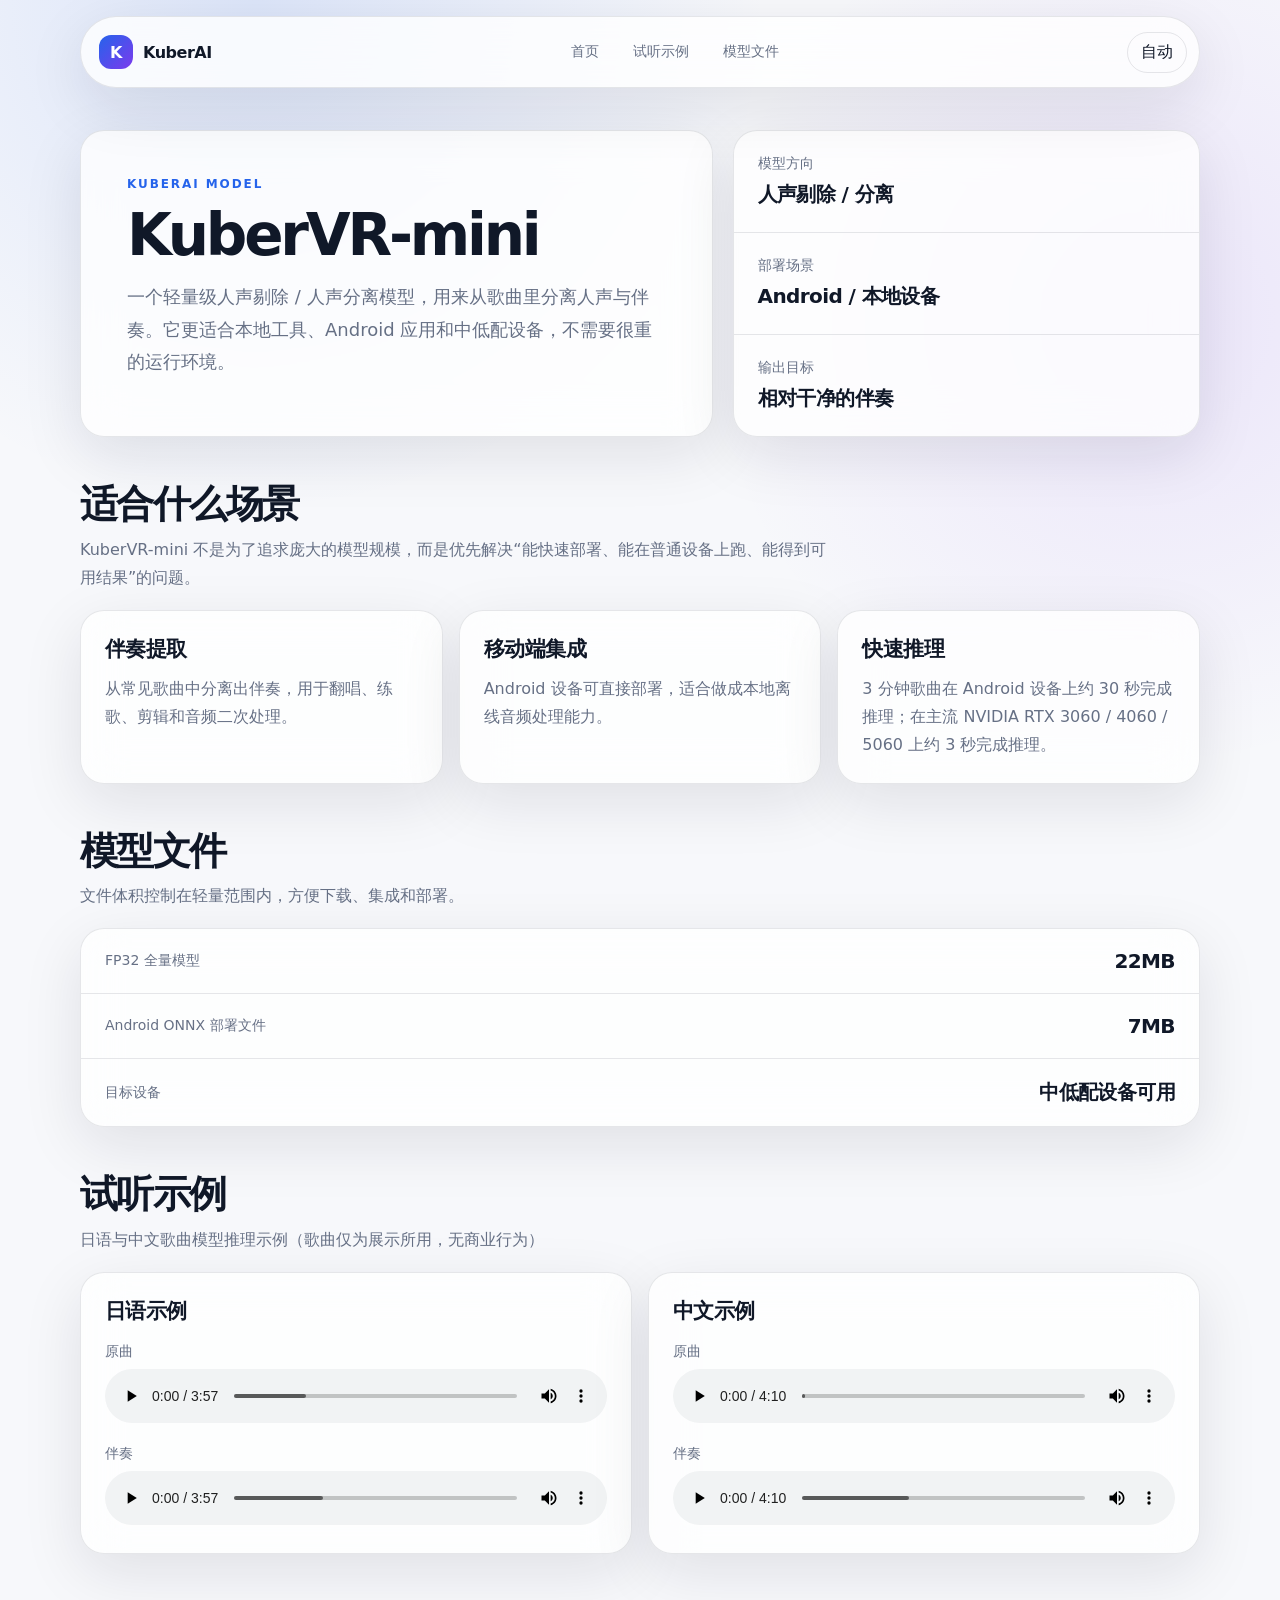
==== kuber-vr-mini.html @ 890b4687 "Update kuber-vr-mini.html" ====
<!doctype html>
<html lang="zh-CN">
<head>
  <meta charset="utf-8">
  <meta name="viewport" content="width=device-width, initial-scale=1">
  <meta name="theme-color" content="#0f172a">
  <title>KuberVR-mini - KuberAI</title>
  <link rel="stylesheet" href="./styles.css">
</head>
<body>
  <div class="page-shell">
    <header class="nav">
      <a class="brand" href="./">
        <span class="brand-mark">K</span>
        <span>KuberAI</span>
      </a>

      <nav class="nav-links" aria-label="主导航">
        <a href="./">首页</a>
        <a href="#demo">试听示例</a>
        <a href="#files">模型文件</a>
      </nav>

      <button class="theme-button" id="themeButton" type="button" aria-label="切换深浅色">
        <span id="themeText">自动</span>
      </button>
    </header>

    <main>
      <section class="vr-hero">
        <div class="vr-hero-text">
          <p class="eyebrow">KuberAI Model</p>
          <h1>KuberVR-mini</h1>
          <p>
            一个轻量级人声剔除 / 人声分离模型，用来从歌曲里分离人声与伴奏。它更适合本地工具、Android 应用和中低配设备，不需要很重的运行环境。
          </p>
        </div>

        <div class="vr-summary">
          <div>
            <span>模型方向</span>
            <strong>人声剔除 / 分离</strong>
          </div>
          <div>
            <span>部署场景</span>
            <strong>Android / 本地设备</strong>
          </div>
          <div>
            <span>输出目标</span>
            <strong>相对干净的伴奏</strong>
          </div>
        </div>
      </section>

      <section class="vr-section">
        <div class="vr-section-title">
          <h2>适合什么场景</h2>
          <p>KuberVR-mini 不是为了追求庞大的模型规模，而是优先解决“能快速部署、能在普通设备上跑、能得到可用结果”的问题。</p>
        </div>

        <div class="vr-use-grid">
          <article>
            <h3>伴奏提取</h3>
            <p>从常见歌曲中分离出伴奏，用于翻唱、练歌、剪辑和音频二次处理。</p>
          </article>

          <article>
            <h3>移动端集成</h3>
            <p>Android 设备可直接部署，适合做成本地离线音频处理能力。</p>
          </article>

          <article>
            <h3>快速推理</h3>
            <p>3 分钟歌曲在 Android 设备上约 30 秒完成推理；在主流 NVIDIA RTX 3060 / 4060 / 5060 上约 3 秒完成推理。</p>
          </article>
        </div>
      </section>

      <section class="vr-section" id="files">
        <div class="vr-section-title">
          <h2>模型文件</h2>
          <p>文件体积控制在轻量范围内，方便下载、集成和部署。</p>
        </div>

        <div class="vr-file-list">
          <div>
            <span>FP32 全量模型</span>
            <strong>22MB</strong>
          </div>
          <div>
            <span>Android ONNX 部署文件</span>
            <strong>7MB</strong>
          </div>
          <div>
            <span>目标设备</span>
            <strong>中低配设备可用</strong>
          </div>
        </div>
      </section>

      <section class="vr-section" id="demo">
        <div class="vr-section-title">
          <h2>试听示例</h2>
          <p>日语与中文歌曲模型推理示例（歌曲仅为展示所用，无商业行为）</p>
        </div>

        <div class="vr-audio-list">
          <article>
            <h3>日语示例</h3>

            <div class="vr-audio-row">
              <span>原曲</span>
              <audio class="demo-audio" controls preload="auto" src="./audio/jp-original.mp3"></audio>
            </div>

            <div class="vr-audio-row">
              <span>伴奏</span>
              <audio class="demo-audio" controls preload="auto" src="./audio/jp-instrumental.mp3"></audio>
            </div>
          </article>

          <article>
            <h3>中文示例</h3>

            <div class="vr-audio-row">
              <span>原曲</span>
              <audio class="demo-audio" controls preload="auto" src="./audio/cn-original.mp3"></audio>
            </div>

            <div class="vr-audio-row">
              <span>伴奏</span>
              <audio class="demo-audio" controls preload="auto" src="./audio/cn-instrumental.mp3"></audio>
            </div>
          </article>
        </div>
      </section>
    </main>
  </div>

  <script src="./main.js"></script>
</body>
</html>
---- styles.css ----
:root {
  color-scheme: light dark;
  --bg: #f7f8fb;
  --card: rgba(255, 255, 255, 0.78);
  --card-strong: rgba(255, 255, 255, 0.92);
  --text: #101828;
  --muted: #667085;
  --line: rgba(16, 24, 40, 0.1);
  --primary: #2563eb;
  --primary-strong: #1d4ed8;
  --soft: rgba(37, 99, 235, 0.1);
  --shadow: 0 18px 60px rgba(16, 24, 40, 0.1);
  --radius: 28px;
}

[data-theme="dark"] {
  --bg: #080b12;
  --card: rgba(15, 23, 42, 0.72);
  --card-strong: rgba(15, 23, 42, 0.92);
  --text: #f8fafc;
  --muted: #98a2b3;
  --line: rgba(148, 163, 184, 0.18);
  --primary: #60a5fa;
  --primary-strong: #93c5fd;
  --soft: rgba(96, 165, 250, 0.12);
  --shadow: 0 18px 70px rgba(0, 0, 0, 0.32);
}

* {
  box-sizing: border-box;
}

html {
  scroll-behavior: smooth;
}

body {
  margin: 0;
  min-height: 100vh;
  font-family: Inter, ui-sans-serif, system-ui, -apple-system, BlinkMacSystemFont, "Segoe UI", "PingFang SC", "Microsoft YaHei", sans-serif;
  color: var(--text);
  background:
    radial-gradient(circle at 20% 0%, rgba(37, 99, 235, 0.13), transparent 32rem),
    radial-gradient(circle at 90% 20%, rgba(124, 58, 237, 0.1), transparent 28rem),
    var(--bg);
  transition: background 0.35s ease, color 0.35s ease;
}

a {
  color: inherit;
  text-decoration: none;
}

.page-shell {
  width: min(1120px, calc(100% - 32px));
  margin: 0 auto;
}

.nav {
  position: sticky;
  top: 16px;
  z-index: 10;
  display: flex;
  align-items: center;
  justify-content: space-between;
  gap: 16px;
  margin: 16px 0 42px;
  padding: 12px;
  border: 1px solid var(--line);
  border-radius: 999px;
  background: var(--card);
  backdrop-filter: blur(22px);
  box-shadow: var(--shadow);
}

.brand {
  display: inline-flex;
  align-items: center;
  gap: 10px;
  padding: 6px 12px 6px 6px;
  font-weight: 800;
  letter-spacing: -0.03em;
}

.brand-mark {
  display: grid;
  width: 34px;
  height: 34px;
  place-items: center;
  border-radius: 12px;
  color: #fff;
  background: linear-gradient(135deg, #2563eb, #7c3aed);
}

.nav-links {
  display: flex;
  gap: 8px;
  color: var(--muted);
  font-size: 14px;
}

.nav-links a,
.theme-button {
  padding: 9px 13px;
  border-radius: 999px;
}

.nav-links a:hover,
.theme-button:hover {
  background: rgba(125, 125, 125, 0.1);
}

.theme-button {
  border: 1px solid var(--line);
  color: var(--text);
  background: transparent;
  cursor: pointer;
  font: inherit;
}

.eyebrow {
  margin: 0 0 14px;
  color: var(--primary);
  font-size: 12px;
  font-weight: 800;
  letter-spacing: 0.16em;
  text-transform: uppercase;
}

h1,
h2,
h3,
p {
  margin-top: 0;
}

h1 {
  margin-bottom: 18px;
  font-size: clamp(44px, 8vw, 76px);
  line-height: 1;
  letter-spacing: -0.07em;
}

h2 {
  margin-bottom: 14px;
  font-size: clamp(28px, 4vw, 44px);
  line-height: 1.08;
  letter-spacing: -0.045em;
}

h3 {
  margin-bottom: 12px;
  font-size: 21px;
  letter-spacing: -0.025em;
}

.lead {
  max-width: 720px;
  margin-bottom: 0;
  color: var(--muted);
  font-size: clamp(18px, 2vw, 22px);
  line-height: 1.75;
}

.intro {
  display: grid;
  grid-template-columns: 1.45fr 0.75fr;
  gap: 22px;
  align-items: stretch;
  margin-bottom: 28px;
}

.intro-main,
.intro-side,
.feature-grid article,
.model-showcase,
.deploy-panel {
  border: 1px solid var(--line);
  background: var(--card);
  backdrop-filter: blur(22px);
  box-shadow: var(--shadow);
}

.intro-main {
  min-height: 360px;
  padding: clamp(30px, 6vw, 58px);
  border-radius: var(--radius);
}

.intro-side {
  display: flex;
  align-items: flex-end;
  padding: 24px;
  border-radius: var(--radius);
  background:
    linear-gradient(145deg, var(--soft), transparent),
    var(--card);
}

.info-card span,
.panel-top span,
.metric-list span,
.feature-grid span {
  color: var(--muted);
  font-size: 13px;
}

.info-card strong {
  display: block;
  margin: 8px 0 12px;
  font-size: 26px;
  letter-spacing: -0.04em;
}

.info-card p,
.feature-grid p,
.model-copy p,
.deploy-panel p {
  margin-bottom: 0;
  color: var(--muted);
  font-size: 16px;
  line-height: 1.75;
}

.section {
  padding: 58px 0 28px;
}

.section-head {
  max-width: 720px;
  margin-bottom: 22px;
}

.feature-grid {
  display: grid;
  grid-template-columns: repeat(3, minmax(0, 1fr));
  gap: 16px;
}

.feature-grid article {
  min-height: 220px;
  padding: 26px;
  border-radius: 24px;
}

.feature-grid span {
  display: inline-block;
  margin-bottom: 34px;
  color: var(--primary);
  font-weight: 800;
}

.model-showcase {
  display: grid;
  grid-template-columns: 0.9fr 1.1fr;
  gap: 28px;
  align-items: center;
  margin: 54px 0;
  padding: clamp(26px, 5vw, 46px);
  border-radius: var(--radius);
}

.primary-button {
  display: inline-flex;
  align-items: center;
  justify-content: center;
  min-height: 46px;
  margin-top: 26px;
  padding: 0 20px;
  border-radius: 999px;
  color: #fff;
  background: linear-gradient(135deg, #2563eb, #7c3aed);
  font-weight: 800;
  box-shadow: 0 16px 38px rgba(37, 99, 235, 0.22);
}

.model-panel {
  border: 1px solid var(--line);
  border-radius: 24px;
  background:
    radial-gradient(circle at top right, var(--soft), transparent 22rem),
    var(--card-strong);
  overflow: hidden;
}

.panel-top {
  display: flex;
  align-items: center;
  justify-content: space-between;
  gap: 16px;
  padding: 20px 22px;
  border-bottom: 1px solid var(--line);
}

.panel-top b {
  color: var(--primary-strong);
  font-size: 14px;
}

.metric-list {
  display: grid;
  gap: 0;
}

.metric-list div {
  display: flex;
  align-items: center;
  justify-content: space-between;
  gap: 18px;
  padding: 22px;
  border-bottom: 1px solid var(--line);
}

.metric-list div:last-child {
  border-bottom: 0;
}

.metric-list strong {
  text-align: right;
  font-size: clamp(18px, 2.6vw, 26px);
  letter-spacing: -0.04em;
}

.deploy-panel {
  display: grid;
  grid-template-columns: 1fr 0.85fr;
  gap: 28px;
  align-items: center;
  margin: 34px 0 64px;
  padding: clamp(26px, 5vw, 46px);
  border-radius: var(--radius);
}

.deploy-tags {
  display: flex;
  flex-wrap: wrap;
  gap: 12px;
}

.deploy-tags span {
  padding: 13px 16px;
  border: 1px solid var(--line);
  border-radius: 999px;
  background: var(--card-strong);
  color: var(--text);
  font-weight: 700;
}

.vr-hero {
  display: grid;
  grid-template-columns: 1.15fr 0.85fr;
  gap: 20px;
  align-items: stretch;
  margin-bottom: 42px;
}

.vr-hero-text,
.vr-summary,
.vr-use-grid article,
.vr-file-list,
.vr-audio-list article {
  border: 1px solid var(--line);
  border-radius: 24px;
  background: var(--card);
  backdrop-filter: blur(22px);
  box-shadow: var(--shadow);
}

.vr-hero-text {
  padding: clamp(28px, 5vw, 46px);
}

.vr-hero-text h1 {
  margin-bottom: 16px;
  font-size: clamp(38px, 5vw, 58px);
  line-height: 1.04;
  letter-spacing: -0.055em;
}

.vr-hero-text p:last-child {
  max-width: 760px;
  margin-bottom: 0;
  color: var(--muted);
  font-size: 18px;
  line-height: 1.8;
}

.vr-summary {
  display: grid;
  gap: 0;
  overflow: hidden;
}

.vr-summary div {
  padding: 24px;
  border-bottom: 1px solid var(--line);
}

.vr-summary div:last-child {
  border-bottom: 0;
}

.vr-summary span,
.vr-file-list span,
.vr-audio-row span {
  display: block;
  margin-bottom: 8px;
  color: var(--muted);
  font-size: 14px;
}

.vr-summary strong,
.vr-file-list strong {
  font-size: 20px;
  letter-spacing: -0.03em;
}

.vr-section {
  margin: 46px 0;
}

.vr-section-title {
  max-width: 760px;
  margin-bottom: 18px;
}

.vr-section-title h2 {
  margin-bottom: 10px;
  font-size: clamp(26px, 3.2vw, 38px);
  line-height: 1.12;
  letter-spacing: -0.04em;
}

.vr-section-title p,
.vr-use-grid p {
  margin-bottom: 0;
  color: var(--muted);
  font-size: 16px;
  line-height: 1.75;
}

.vr-use-grid {
  display: grid;
  grid-template-columns: repeat(3, minmax(0, 1fr));
  gap: 16px;
}

.vr-use-grid article {
  padding: 24px;
}

.vr-use-grid h3,
.vr-audio-list h3 {
  margin-bottom: 12px;
  font-size: 21px;
}

.vr-file-list {
  overflow: hidden;
}

.vr-file-list div {
  display: flex;
  align-items: center;
  justify-content: space-between;
  gap: 18px;
  padding: 20px 24px;
  border-bottom: 1px solid var(--line);
}

.vr-file-list div:last-child {
  border-bottom: 0;
}

.vr-file-list span {
  margin-bottom: 0;
}

.vr-audio-list {
  display: grid;
  grid-template-columns: repeat(2, minmax(0, 1fr));
  gap: 16px;
}

.vr-audio-list article {
  padding: 24px;
}

.vr-audio-row {
  margin-top: 18px;
}

.vr-audio-row audio {
  width: 100%;
}

@media (max-width: 900px) {
  .nav {
    border-radius: 26px;
  }

  .nav-links {
    display: none;
  }

  .intro,
  .model-showcase,
  .deploy-panel,
  .vr-hero,
  .vr-use-grid,
  .vr-audio-list {
    grid-template-columns: 1fr;
  }

  .intro-main {
    min-height: auto;
  }

  .feature-grid {
    grid-template-columns: 1fr;
  }

  .feature-grid article {
    min-height: auto;
  }
}

@media (max-width: 560px) {
  .page-shell {
    width: min(100% - 22px, 1120px);
  }

  .nav {
    top: 10px;
    margin-bottom: 28px;
  }

  .brand {
    font-size: 15px;
  }

  .theme-button {
    padding: 8px 11px;
    font-size: 13px;
  }

  .intro-main,
  .intro-side,
  .model-showcase,
  .deploy-panel,
  .vr-hero-text,
  .vr-summary,
  .vr-use-grid article,
  .vr-file-list,
  .vr-audio-list article {
    border-radius: 20px;
  }

  .metric-list div,
  .vr-file-list div {
    align-items: flex-start;
    flex-direction: column;
  }

  .metric-list strong {
    text-align: left;
  }

  .primary-button {
    width: 100%;
  }
}

@media (prefers-reduced-motion: reduce) {
  html {
    scroll-behavior: auto;
  }

  *,
  *::before,
  *::after {
    animation: none !important;
    transition: none !important;
  }
}
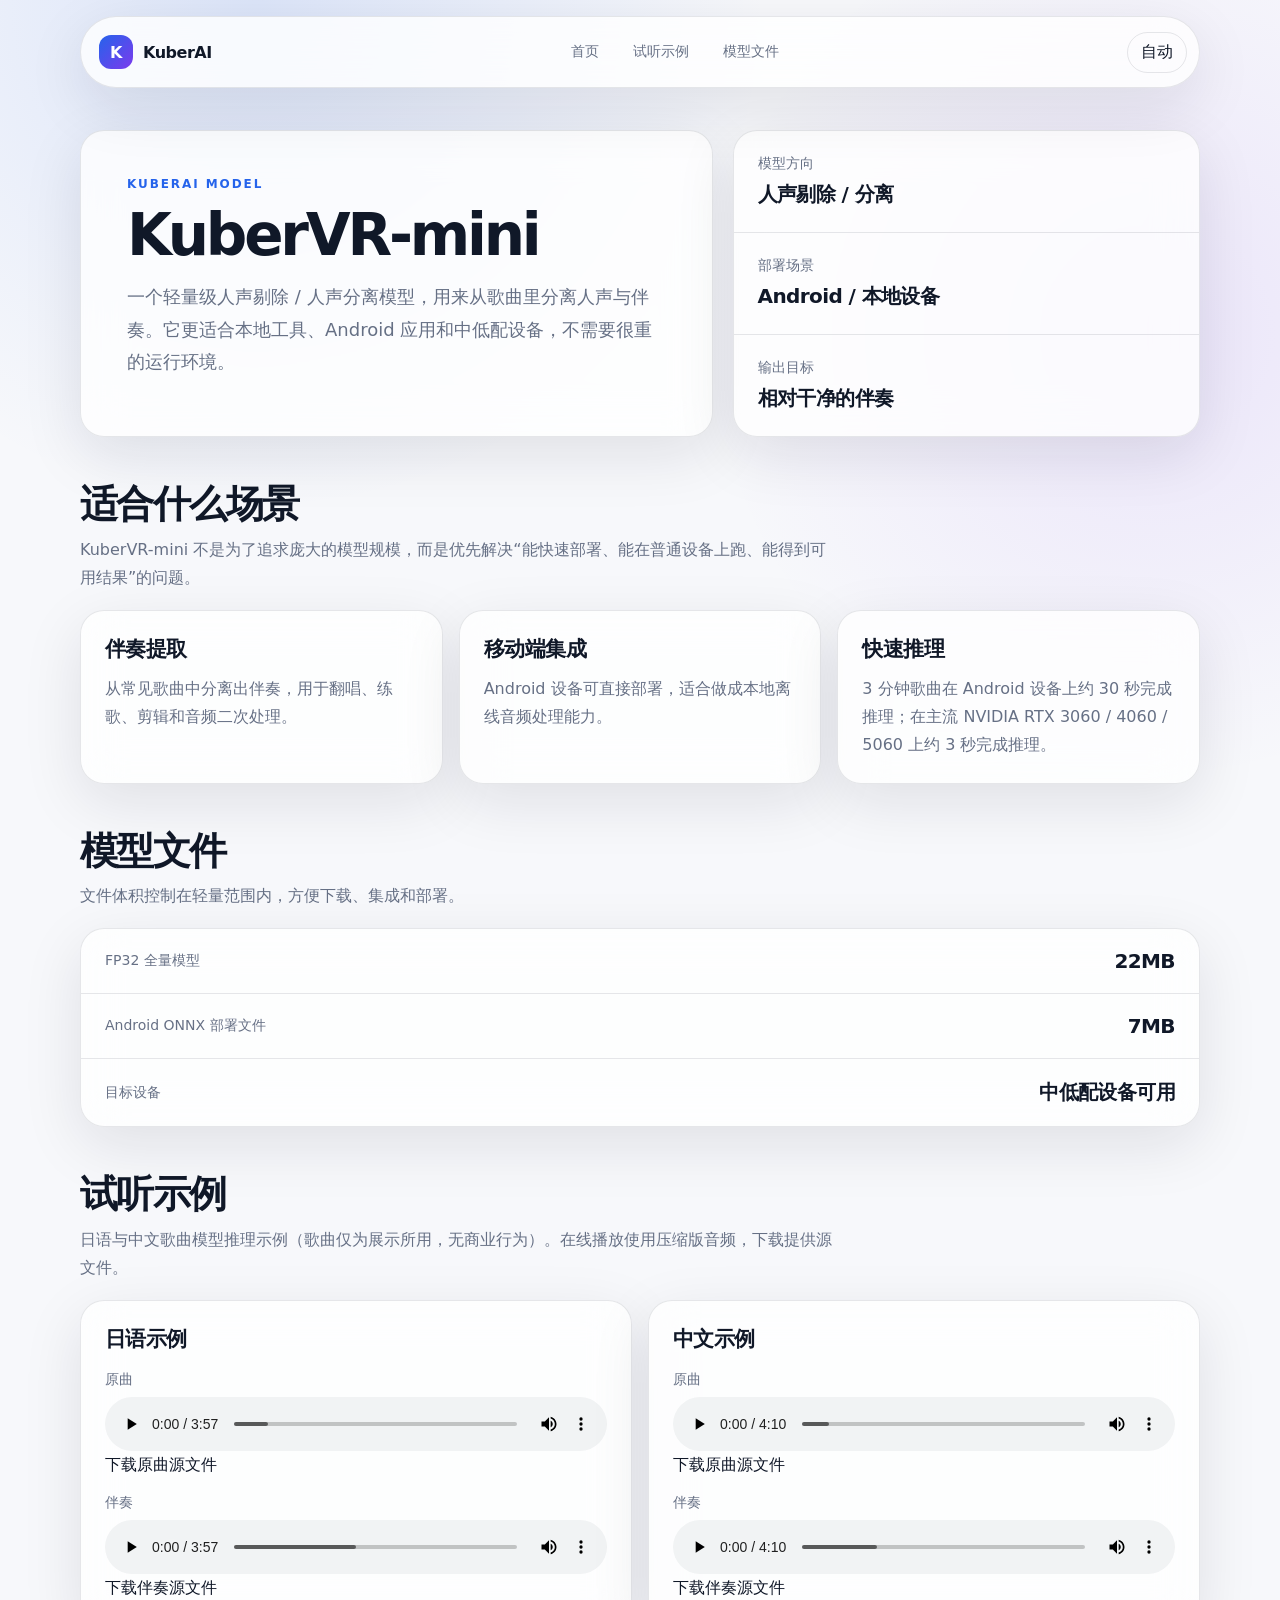
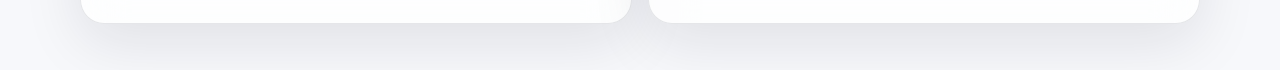
==== commit 4725f1f4: "Update kuber-vr-mini.html" ====
--- a/kuber-vr-mini.html
+++ b/kuber-vr-mini.html
@@ -101,7 +101,7 @@
       <section class="vr-section" id="demo">
         <div class="vr-section-title">
           <h2>试听示例</h2>
-          <p>日语与中文歌曲模型推理示例（歌曲仅为展示所用，无商业行为）</p>
+          <p>日语与中文歌曲模型推理示例（歌曲仅为展示所用，无商业行为）。在线播放使用压缩版音频，下载提供源文件。</p>
         </div>
 
         <div class="vr-audio-list">
@@ -110,12 +110,18 @@
 
             <div class="vr-audio-row">
               <span>原曲</span>
-              <audio class="demo-audio" controls preload="auto" src="./audio/jp-original.mp3"></audio>
+              <audio class="demo-audio" controls preload="metadata" src="./audio/jp-original.mp3"></audio>
+              <div class="download-row">
+                <a href="https://gh.llkk.cc/https://raw.githubusercontent.com/你的GitHub用户名/你的仓库名/main/audio/jp-original.wav" download>下载原曲源文件</a>
+              </div>
             </div>
 
             <div class="vr-audio-row">
               <span>伴奏</span>
-              <audio class="demo-audio" controls preload="auto" src="./audio/jp-instrumental.mp3"></audio>
+              <audio class="demo-audio" controls preload="metadata" src="./audio/jp-instrumental.mp3"></audio>
+              <div class="download-row">
+                <a href="https://gh.llkk.cc/https://raw.githubusercontent.com/你的GitHub用户名/你的仓库名/main/audio/jp-instrumental.wav" download>下载伴奏源文件</a>
+              </div>
             </div>
           </article>
 
@@ -124,12 +130,18 @@
 
             <div class="vr-audio-row">
               <span>原曲</span>
-              <audio class="demo-audio" controls preload="auto" src="./audio/cn-original.mp3"></audio>
+              <audio class="demo-audio" controls preload="metadata" src="./audio/cn-original.mp3"></audio>
+              <div class="download-row">
+                <a href="https://gh.llkk.cc/https://raw.githubusercontent.com/你的GitHub用户名/你的仓库名/main/audio/cn-original.wav" download>下载原曲源文件</a>
+              </div>
             </div>
 
             <div class="vr-audio-row">
               <span>伴奏</span>
-              <audio class="demo-audio" controls preload="auto" src="./audio/cn-instrumental.mp3"></audio>
+              <audio class="demo-audio" controls preload="metadata" src="./audio/cn-instrumental.mp3"></audio>
+              <div class="download-row">
+                <a href="https://gh.llkk.cc/https://raw.githubusercontent.com/你的GitHub用户名/你的仓库名/main/audio/cn-instrumental.wav" download>下载伴奏源文件</a>
+              </div>
             </div>
           </article>
         </div>
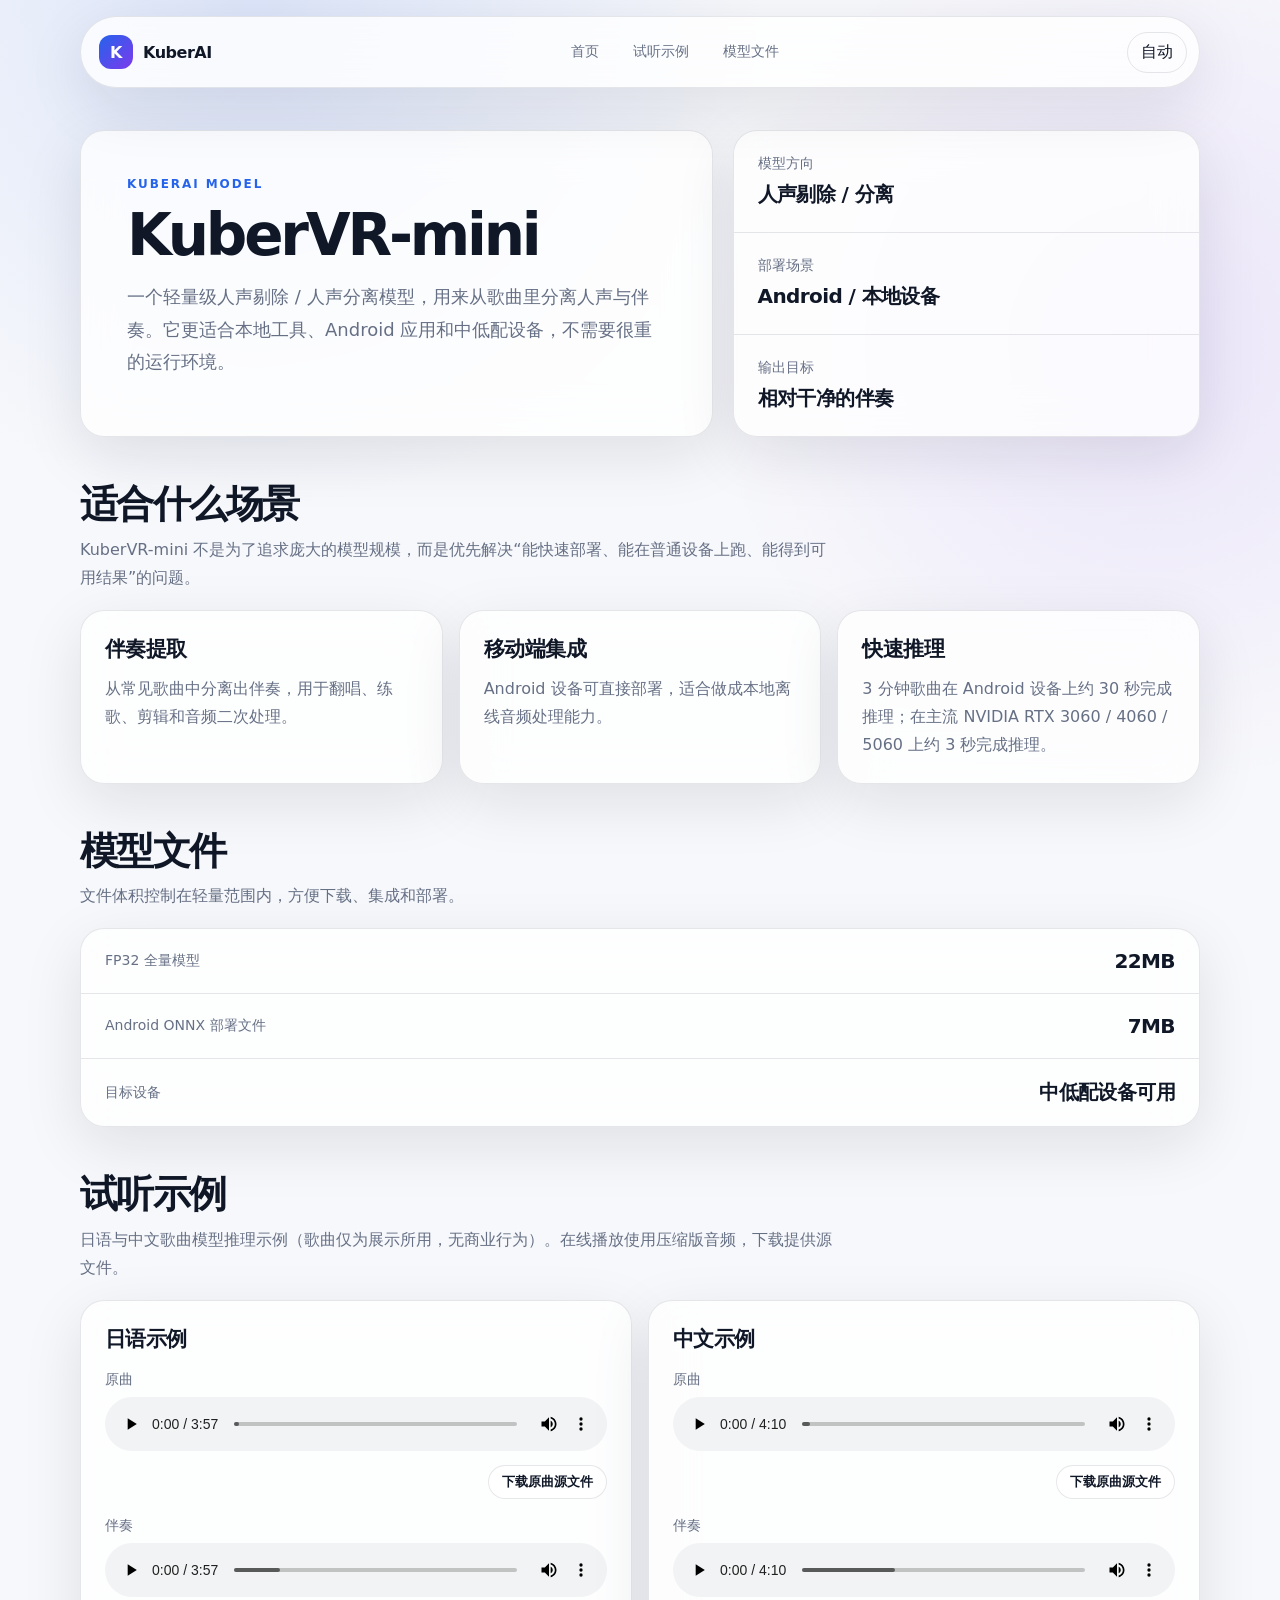
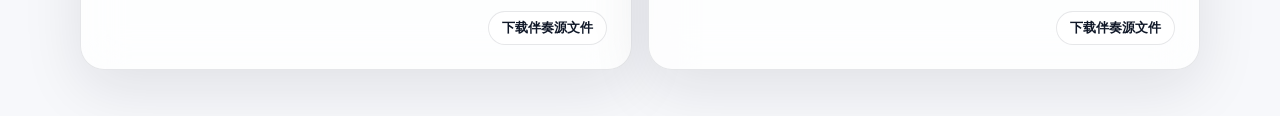
==== commit 3d41eaf1: "Update audio file download links in HTML" ====
--- a/kuber-vr-mini.html
+++ b/kuber-vr-mini.html
@@ -112,7 +112,7 @@
               <span>原曲</span>
               <audio class="demo-audio" controls preload="metadata" src="./audio/jp-original.mp3"></audio>
               <div class="download-row">
-                <a href="https://gh.llkk.cc/https://raw.githubusercontent.com/你的GitHub用户名/你的仓库名/main/audio/jp-original.wav" download>下载原曲源文件</a>
+                <a href="https://gh.llkk.cc/https://raw.githubusercontent.com/HuberHaYu/KuberAI-net/main/audio/jp-original.wav" download>下载原曲源文件</a>
               </div>
             </div>
 
@@ -120,7 +120,7 @@
               <span>伴奏</span>
               <audio class="demo-audio" controls preload="metadata" src="./audio/jp-instrumental.mp3"></audio>
               <div class="download-row">
-                <a href="https://gh.llkk.cc/https://raw.githubusercontent.com/你的GitHub用户名/你的仓库名/main/audio/jp-instrumental.wav" download>下载伴奏源文件</a>
+                <a href="https://gh.llkk.cc/https://raw.githubusercontent.com/HuberHaYu/KuberAI-net/main/audio/jp-instrumental.wav" download>下载伴奏源文件</a>
               </div>
             </div>
           </article>
@@ -132,7 +132,7 @@
               <span>原曲</span>
               <audio class="demo-audio" controls preload="metadata" src="./audio/cn-original.mp3"></audio>
               <div class="download-row">
-                <a href="https://gh.llkk.cc/https://raw.githubusercontent.com/你的GitHub用户名/你的仓库名/main/audio/cn-original.wav" download>下载原曲源文件</a>
+                <a href="https://gh.llkk.cc/https://raw.githubusercontent.com/HuberHaYu/KuberAI-net/main/audio/cn-original.wav" download>下载原曲源文件</a>
               </div>
             </div>
 
@@ -140,7 +140,7 @@
               <span>伴奏</span>
               <audio class="demo-audio" controls preload="metadata" src="./audio/cn-instrumental.mp3"></audio>
               <div class="download-row">
-                <a href="https://gh.llkk.cc/https://raw.githubusercontent.com/你的GitHub用户名/你的仓库名/main/audio/cn-instrumental.wav" download>下载伴奏源文件</a>
+                <a href="https://gh.llkk.cc/https://raw.githubusercontent.com/HuberHaYu/KuberAI-net/main/audio/cn-instrumental.wav" download>下载伴奏源文件</a>
               </div>
             </div>
           </article>
--- a/styles.css
+++ b/styles.css
@@ -583,3 +583,38 @@
     transition: none !important;
   }
 }
+
+.download-row {
+  display: flex;
+  justify-content: flex-end;
+  margin-top: 10px;
+}
+
+.download-row a {
+  display: inline-flex;
+  align-items: center;
+  justify-content: center;
+  min-height: 34px;
+  padding: 0 13px;
+  border: 1px solid var(--line);
+  border-radius: 999px;
+  background: var(--card-strong);
+  color: var(--text);
+  font-size: 13px;
+  font-weight: 700;
+}
+
+.download-row a:hover {
+  background: var(--soft);
+  color: var(--primary-strong);
+}
+
+@media (max-width: 560px) {
+  .download-row {
+    justify-content: flex-start;
+  }
+
+  .download-row a {
+    width: 100%;
+  }
+}
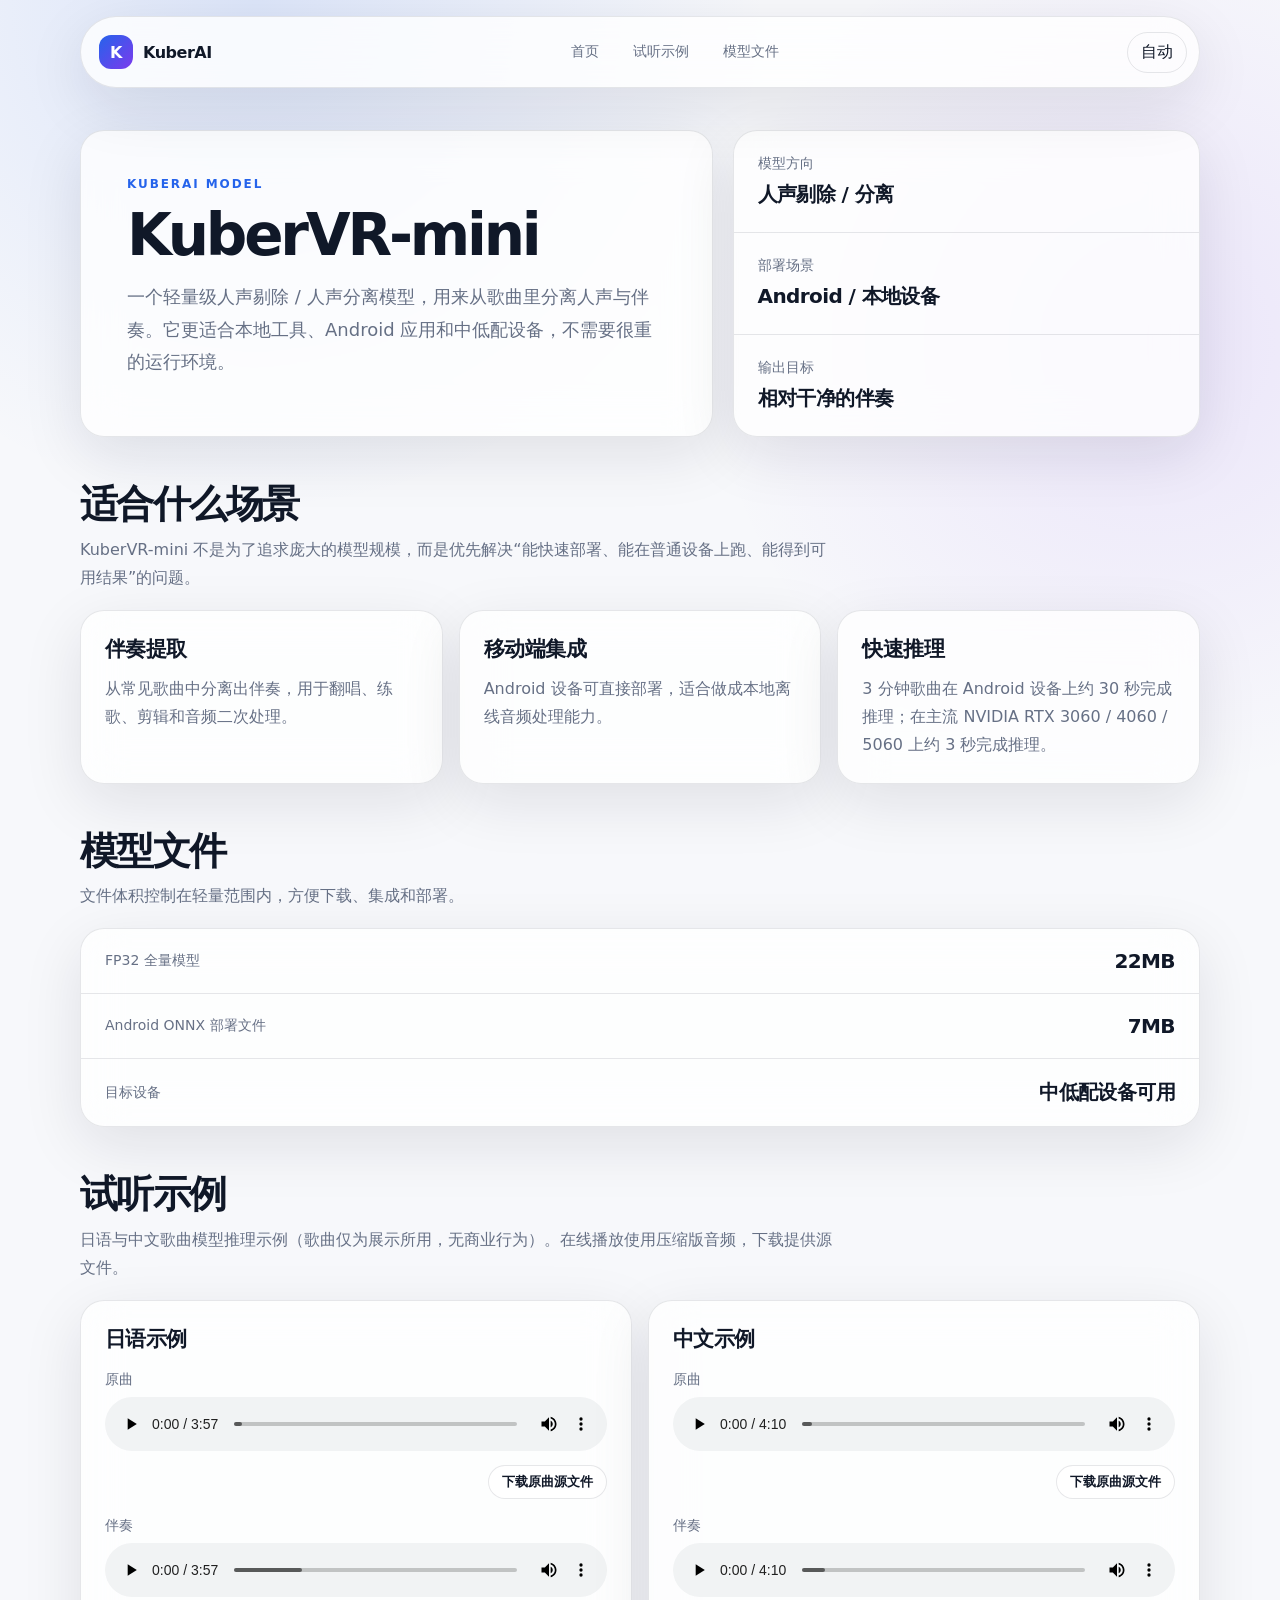
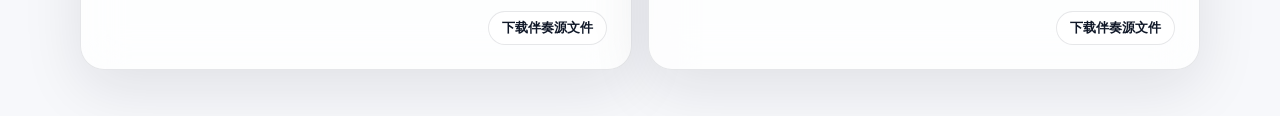
==== commit 1d1ada44: "Update audio file download links to direct URLs" ====
--- a/kuber-vr-mini.html
+++ b/kuber-vr-mini.html
@@ -112,7 +112,7 @@
               <span>原曲</span>
               <audio class="demo-audio" controls preload="metadata" src="./audio/jp-original.mp3"></audio>
               <div class="download-row">
-                <a href="https://gh.llkk.cc/https://raw.githubusercontent.com/HuberHaYu/KuberAI-net/main/audio/jp-original.wav" download>下载原曲源文件</a>
+                <a href="https://raw.githubusercontent.com/HuberHaYu/KuberAI-net/main/audio/jp-original.wav" download>下载原曲源文件</a>
               </div>
             </div>
 
@@ -120,7 +120,7 @@
               <span>伴奏</span>
               <audio class="demo-audio" controls preload="metadata" src="./audio/jp-instrumental.mp3"></audio>
               <div class="download-row">
-                <a href="https://gh.llkk.cc/https://raw.githubusercontent.com/HuberHaYu/KuberAI-net/main/audio/jp-instrumental.wav" download>下载伴奏源文件</a>
+                <a href="https://raw.githubusercontent.com/HuberHaYu/KuberAI-net/main/audio/jp-instrumental.wav" download>下载伴奏源文件</a>
               </div>
             </div>
           </article>
@@ -132,7 +132,7 @@
               <span>原曲</span>
               <audio class="demo-audio" controls preload="metadata" src="./audio/cn-original.mp3"></audio>
               <div class="download-row">
-                <a href="https://gh.llkk.cc/https://raw.githubusercontent.com/HuberHaYu/KuberAI-net/main/audio/cn-original.wav" download>下载原曲源文件</a>
+                <a href="https://raw.githubusercontent.com/HuberHaYu/KuberAI-net/main/audio/cn-original.wav" download>下载原曲源文件</a>
               </div>
             </div>
 
@@ -140,7 +140,7 @@
               <span>伴奏</span>
               <audio class="demo-audio" controls preload="metadata" src="./audio/cn-instrumental.mp3"></audio>
               <div class="download-row">
-                <a href="https://gh.llkk.cc/https://raw.githubusercontent.com/HuberHaYu/KuberAI-net/main/audio/cn-instrumental.wav" download>下载伴奏源文件</a>
+                <a href="https://raw.githubusercontent.com/HuberHaYu/KuberAI-net/main/audio/cn-instrumental.wav" download>下载伴奏源文件</a>
               </div>
             </div>
           </article>
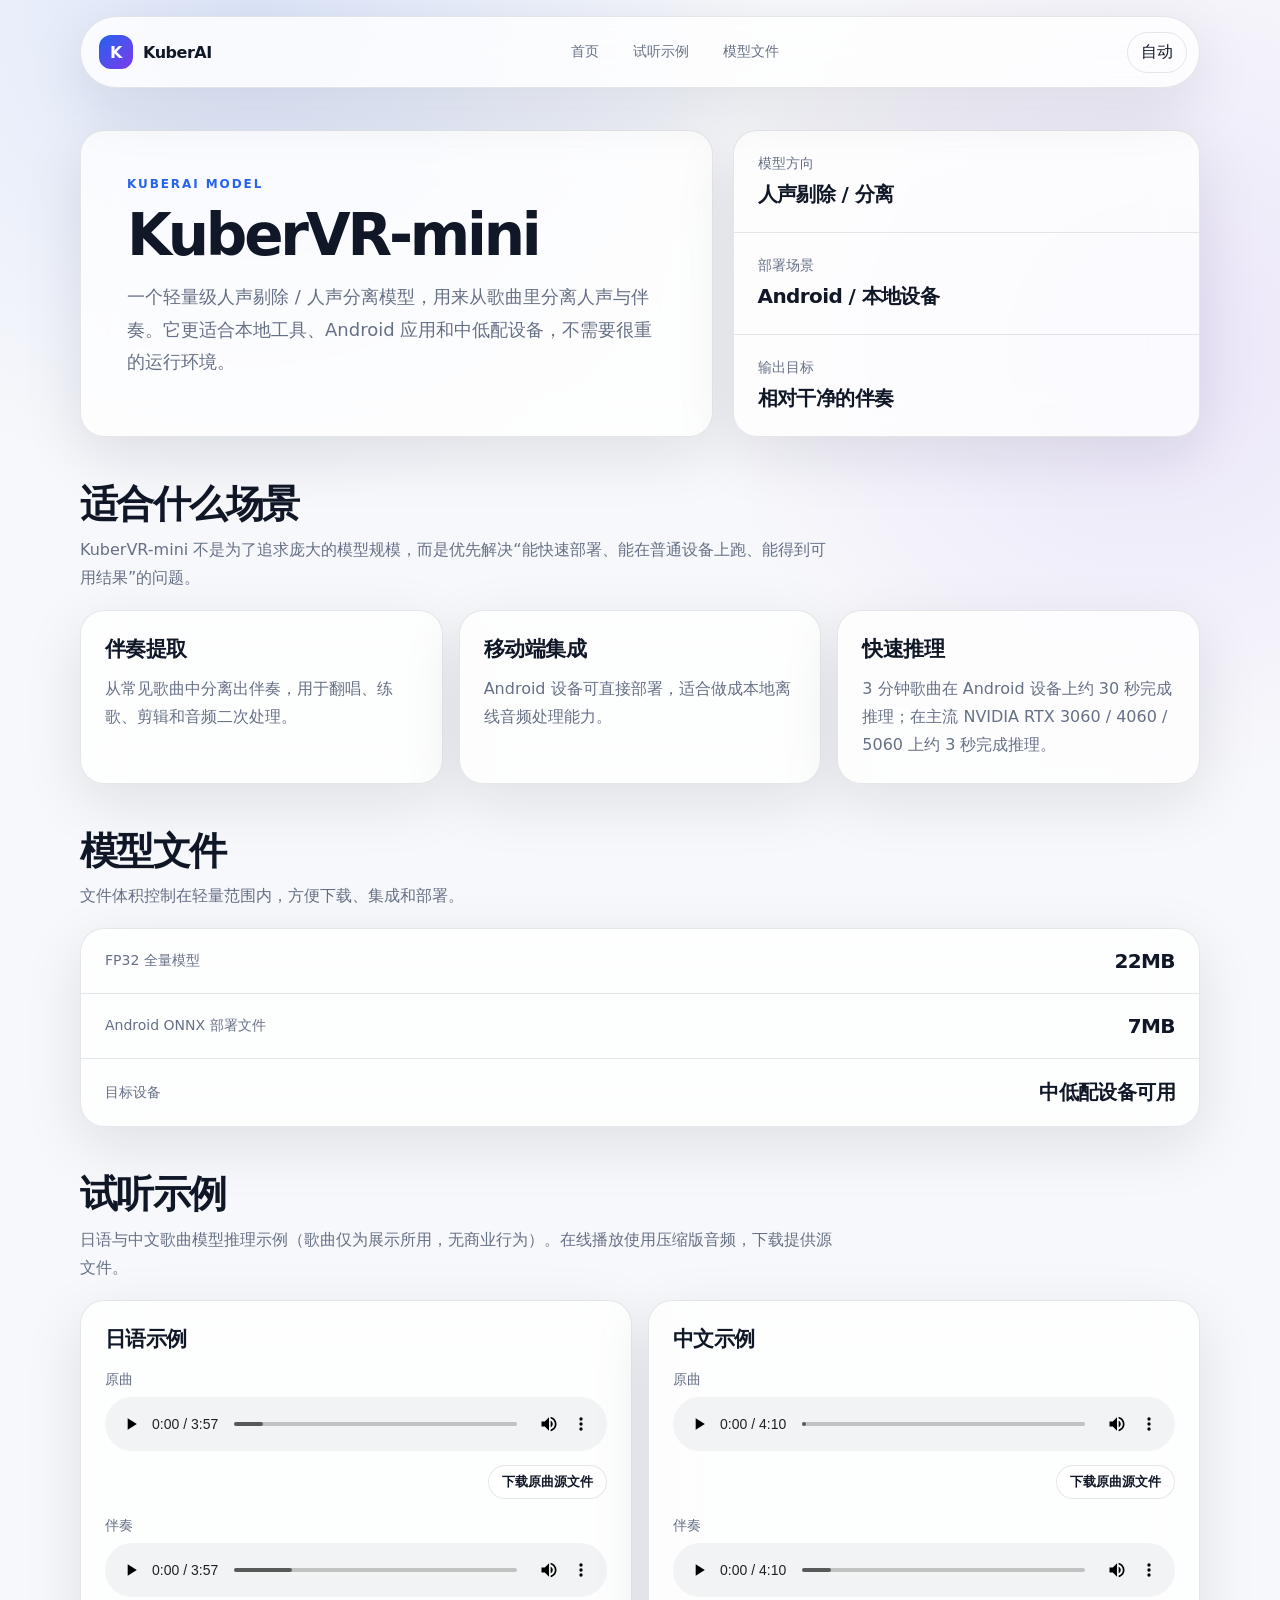
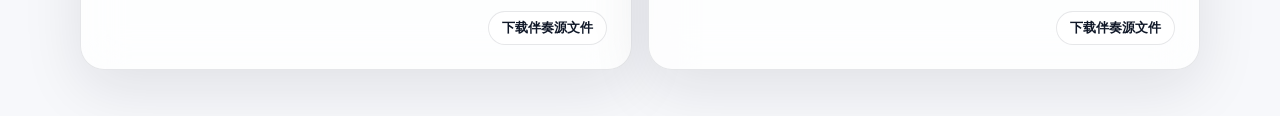
==== commit b880d44f: "update download url" ====
--- a/kuber-vr-mini.html
+++ b/kuber-vr-mini.html
@@ -112,7 +112,7 @@
               <span>原曲</span>
               <audio class="demo-audio" controls preload="metadata" src="./audio/jp-original.mp3"></audio>
               <div class="download-row">
-                <a href="https://raw.githubusercontent.com/HuberHaYu/KuberAI-net/main/audio/jp-original.wav" download>下载原曲源文件</a>
+                <a href="https://raw.githubusercontent.com/HuberHaYu/KuberAI-net/main/audio/jp-original.mp3" download>下载原曲源文件</a>
               </div>
             </div>
 
@@ -120,7 +120,7 @@
               <span>伴奏</span>
               <audio class="demo-audio" controls preload="metadata" src="./audio/jp-instrumental.mp3"></audio>
               <div class="download-row">
-                <a href="https://raw.githubusercontent.com/HuberHaYu/KuberAI-net/main/audio/jp-instrumental.wav" download>下载伴奏源文件</a>
+                <a href="https://raw.githubusercontent.com/HuberHaYu/KuberAI-net/main/audio/jp-instrumental.mp3" download>下载伴奏源文件</a>
               </div>
             </div>
           </article>
@@ -132,7 +132,7 @@
               <span>原曲</span>
               <audio class="demo-audio" controls preload="metadata" src="./audio/cn-original.mp3"></audio>
               <div class="download-row">
-                <a href="https://raw.githubusercontent.com/HuberHaYu/KuberAI-net/main/audio/cn-original.wav" download>下载原曲源文件</a>
+                <a href="https://raw.githubusercontent.com/HuberHaYu/KuberAI-net/main/audio/cn-original.mp3" download>下载原曲源文件</a>
               </div>
             </div>
 
@@ -140,7 +140,7 @@
               <span>伴奏</span>
               <audio class="demo-audio" controls preload="metadata" src="./audio/cn-instrumental.mp3"></audio>
               <div class="download-row">
-                <a href="https://raw.githubusercontent.com/HuberHaYu/KuberAI-net/main/audio/cn-instrumental.wav" download>下载伴奏源文件</a>
+                <a href="https://raw.githubusercontent.com/HuberHaYu/KuberAI-net/main/audio/cn-instrumental.mp3" download>下载伴奏源文件</a>
               </div>
             </div>
           </article>
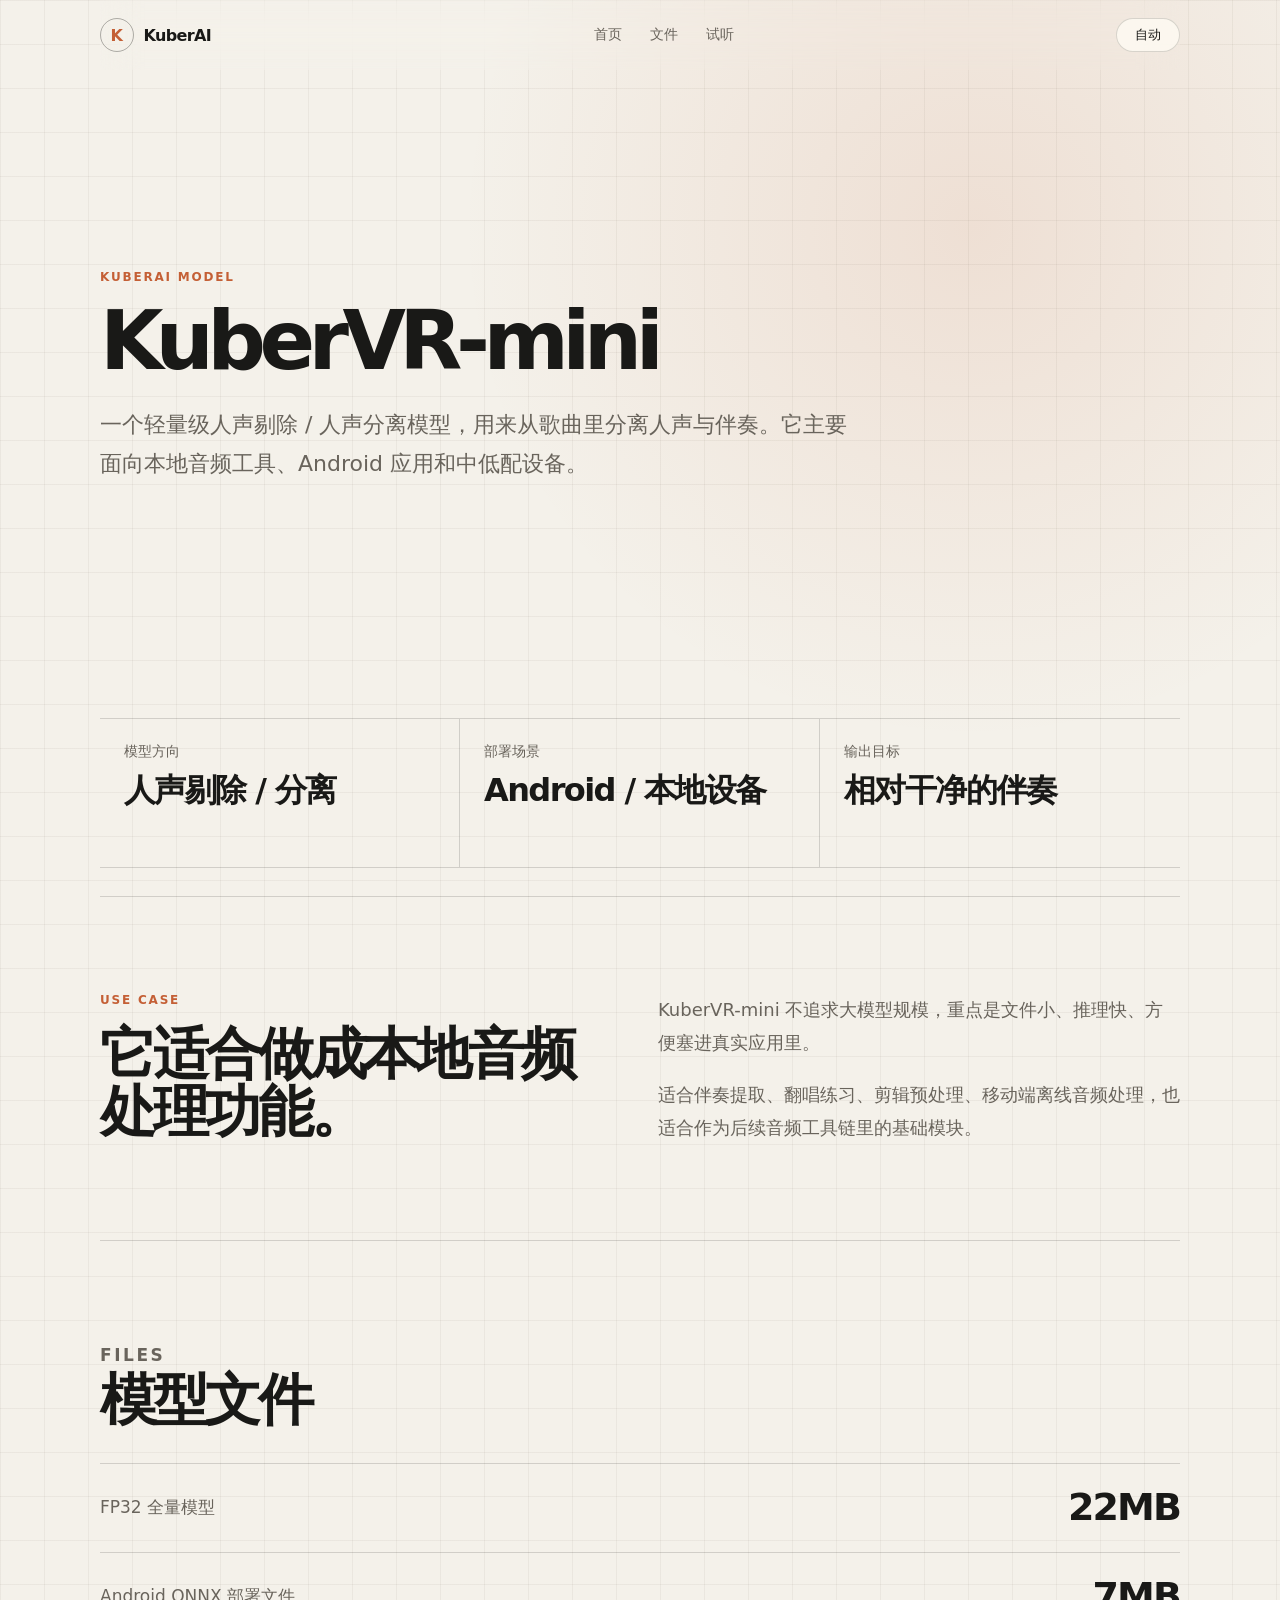
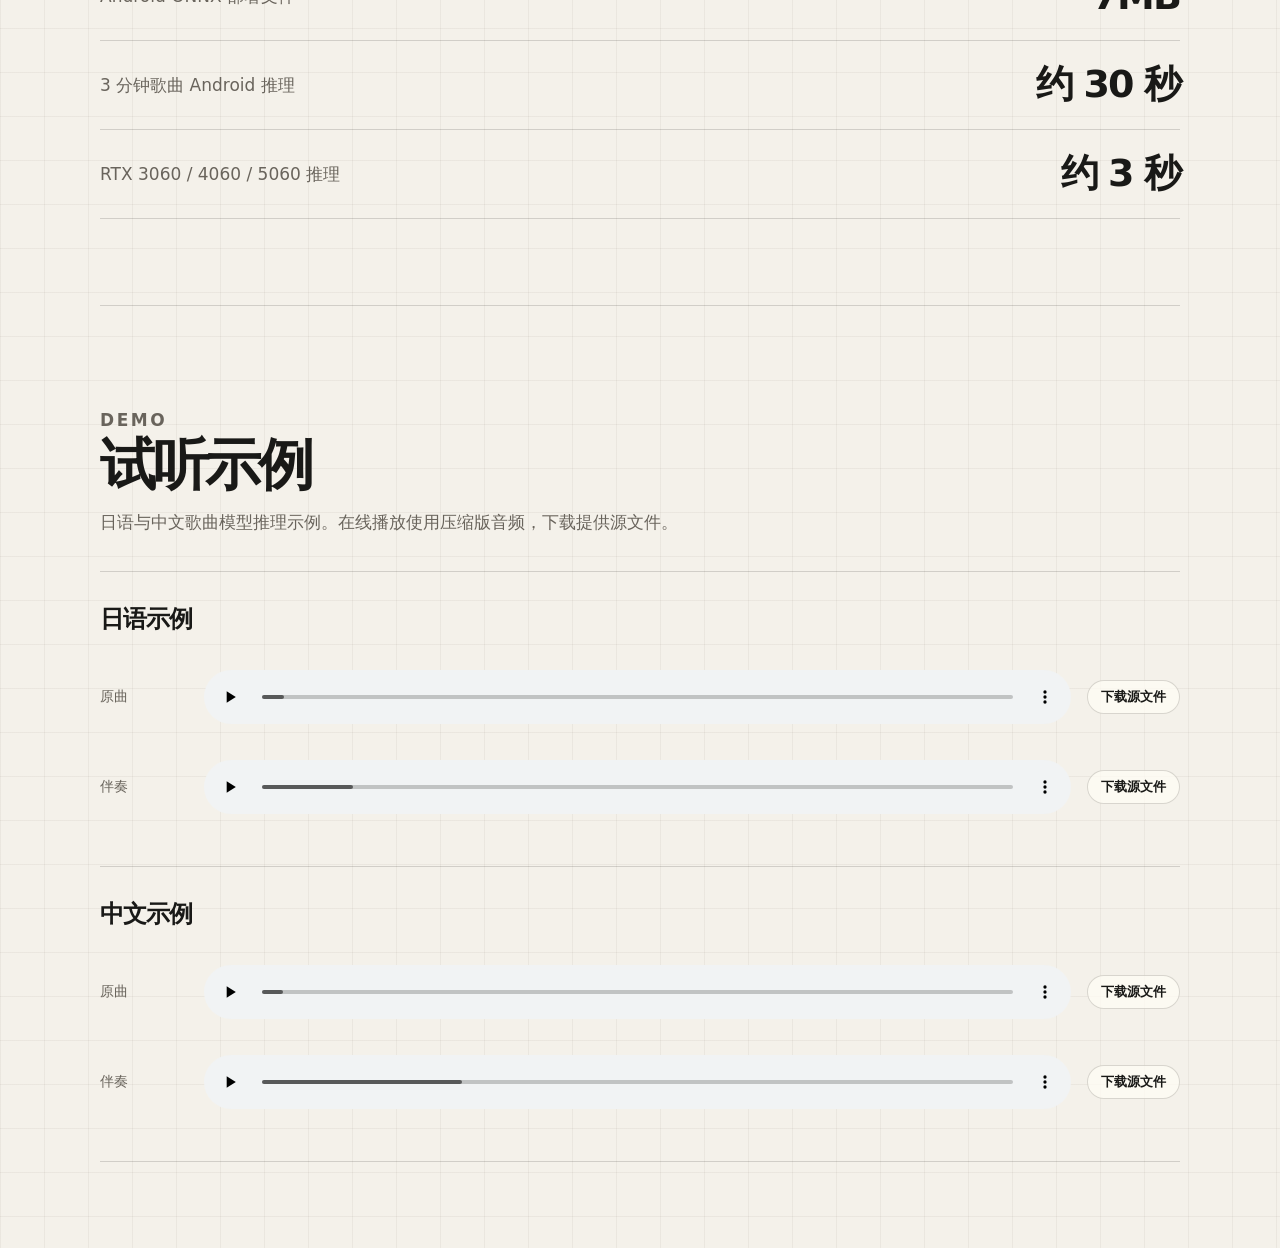
==== commit 02e4b0b2: "重构" ====
--- a/kuber-vr-mini.html
+++ b/kuber-vr-mini.html
@@ -3,152 +3,132 @@
 <head>
   <meta charset="utf-8">
   <meta name="viewport" content="width=device-width, initial-scale=1">
-  <meta name="theme-color" content="#0f172a">
+  <meta name="theme-color" content="#101114">
   <title>KuberVR-mini - KuberAI</title>
   <link rel="stylesheet" href="./styles.css">
 </head>
 <body>
-  <div class="page-shell">
-    <header class="nav">
-      <a class="brand" href="./">
-        <span class="brand-mark">K</span>
-        <span>KuberAI</span>
-      </a>
+  <header class="site-header">
+    <a class="brand" href="./" aria-label="KuberAI 首页">
+      <span class="brand-mark">K</span>
+      <span>KuberAI</span>
+    </a>
 
-      <nav class="nav-links" aria-label="主导航">
-        <a href="./">首页</a>
-        <a href="#demo">试听示例</a>
-        <a href="#files">模型文件</a>
-      </nav>
+    <nav class="site-nav" aria-label="页面导航">
+      <a href="./">首页</a>
+      <a href="#files">文件</a>
+      <a href="#demo">试听</a>
+    </nav>
 
-      <button class="theme-button" id="themeButton" type="button" aria-label="切换深浅色">
-        <span id="themeText">自动</span>
-      </button>
-    </header>
+    <button class="theme-button" id="themeButton" type="button" aria-label="切换深浅色">
+      <span id="themeText">自动</span>
+    </button>
+  </header>
 
-    <main>
-      <section class="vr-hero">
-        <div class="vr-hero-text">
-          <p class="eyebrow">KuberAI Model</p>
-          <h1>KuberVR-mini</h1>
-          <p>
-            一个轻量级人声剔除 / 人声分离模型，用来从歌曲里分离人声与伴奏。它更适合本地工具、Android 应用和中低配设备，不需要很重的运行环境。
-          </p>
+  <main>
+    <section class="model-hero">
+      <p class="eyebrow">KuberAI model</p>
+      <h1>KuberVR-mini</h1>
+      <p class="lead">
+        一个轻量级人声剔除 / 人声分离模型，用来从歌曲里分离人声与伴奏。它主要面向本地音频工具、Android 应用和中低配设备。
+      </p>
+    </section>
+
+    <section class="detail-line">
+      <div>
+        <span>模型方向</span>
+        <strong>人声剔除 / 分离</strong>
+      </div>
+      <div>
+        <span>部署场景</span>
+        <strong>Android / 本地设备</strong>
+      </div>
+      <div>
+        <span>输出目标</span>
+        <strong>相对干净的伴奏</strong>
+      </div>
+    </section>
+
+    <section class="split-section">
+      <div>
+        <p class="eyebrow">Use case</p>
+        <h2>它适合做成本地音频处理功能。</h2>
+      </div>
+      <div class="text-stack">
+        <p>
+          KuberVR-mini 不追求大模型规模，重点是文件小、推理快、方便塞进真实应用里。
+        </p>
+        <p>
+          适合伴奏提取、翻唱练习、剪辑预处理、移动端离线音频处理，也适合作为后续音频工具链里的基础模块。
+        </p>
+      </div>
+    </section>
+
+    <section class="spec-list" id="files">
+      <div class="section-title">
+        <p class="eyebrow">Files</p>
+        <h2>模型文件</h2>
+      </div>
+
+      <div class="spec-row">
+        <span>FP32 全量模型</span>
+        <strong>22MB</strong>
+      </div>
+      <div class="spec-row">
+        <span>Android ONNX 部署文件</span>
+        <strong>7MB</strong>
+      </div>
+      <div class="spec-row">
+        <span>3 分钟歌曲 Android 推理</span>
+        <strong>约 30 秒</strong>
+      </div>
+      <div class="spec-row">
+        <span>RTX 3060 / 4060 / 5060 推理</span>
+        <strong>约 3 秒</strong>
+      </div>
+    </section>
+
+    <section class="demo-section" id="demo">
+      <div class="section-title">
+        <p class="eyebrow">Demo</p>
+        <h2>试听示例</h2>
+        <p>日语与中文歌曲模型推理示例。在线播放使用压缩版音频，下载提供源文件。</p>
+      </div>
+
+      <div class="audio-block">
+        <h3>日语示例</h3>
+
+        <div class="audio-row">
+          <span>原曲</span>
+          <audio class="demo-audio" controls preload="metadata" src="./audio/jp-original.mp3"></audio>
+          <a href="https://raw.githubusercontent.com/HuberHaYu/KuberAI-net/main/audio/jp-original.mp3" download>下载源文件</a>
         </div>
 
-        <div class="vr-summary">
-          <div>
-            <span>模型方向</span>
-            <strong>人声剔除 / 分离</strong>
-          </div>
-          <div>
-            <span>部署场景</span>
-            <strong>Android / 本地设备</strong>
-          </div>
-          <div>
-            <span>输出目标</span>
-            <strong>相对干净的伴奏</strong>
-          </div>
+        <div class="audio-row">
+          <span>伴奏</span>
+          <audio class="demo-audio" controls preload="metadata" src="./audio/jp-instrumental.mp3"></audio>
+          <a href="https://raw.githubusercontent.com/HuberHaYu/KuberAI-net/main/audio/jp-instrumental.mp3" download>下载源文件</a>
         </div>
-      </section>
+      </div>
 
-      <section class="vr-section">
-        <div class="vr-section-title">
-          <h2>适合什么场景</h2>
-          <p>KuberVR-mini 不是为了追求庞大的模型规模，而是优先解决“能快速部署、能在普通设备上跑、能得到可用结果”的问题。</p>
+      <div class="audio-block">
+        <h3>中文示例</h3>
+
+        <div class="audio-row">
+          <span>原曲</span>
+          <audio class="demo-audio" controls preload="metadata" src="./audio/cn-original.mp3"></audio>
+          <a href="https://raw.githubusercontent.com/HuberHaYu/KuberAI-net/main/audio/cn-original.mp3" download>下载源文件</a>
         </div>
 
-        <div class="vr-use-grid">
-          <article>
-            <h3>伴奏提取</h3>
-            <p>从常见歌曲中分离出伴奏，用于翻唱、练歌、剪辑和音频二次处理。</p>
-          </article>
-
-          <article>
-            <h3>移动端集成</h3>
-            <p>Android 设备可直接部署，适合做成本地离线音频处理能力。</p>
-          </article>
-
-          <article>
-            <h3>快速推理</h3>
-            <p>3 分钟歌曲在 Android 设备上约 30 秒完成推理；在主流 NVIDIA RTX 3060 / 4060 / 5060 上约 3 秒完成推理。</p>
-          </article>
+        <div class="audio-row">
+          <span>伴奏</span>
+          <audio class="demo-audio" controls preload="metadata" src="./audio/cn-instrumental.mp3"></audio>
+          <a href="https://raw.githubusercontent.com/HuberHaYu/KuberAI-net/main/audio/cn-instrumental.mp3" download>下载源文件</a>
         </div>
-      </section>
-
-      <section class="vr-section" id="files">
-        <div class="vr-section-title">
-          <h2>模型文件</h2>
-          <p>文件体积控制在轻量范围内，方便下载、集成和部署。</p>
-        </div>
-
-        <div class="vr-file-list">
-          <div>
-            <span>FP32 全量模型</span>
-            <strong>22MB</strong>
-          </div>
-          <div>
-            <span>Android ONNX 部署文件</span>
-            <strong>7MB</strong>
-          </div>
-          <div>
-            <span>目标设备</span>
-            <strong>中低配设备可用</strong>
-          </div>
-        </div>
-      </section>
-
-      <section class="vr-section" id="demo">
-        <div class="vr-section-title">
-          <h2>试听示例</h2>
-          <p>日语与中文歌曲模型推理示例（歌曲仅为展示所用，无商业行为）。在线播放使用压缩版音频，下载提供源文件。</p>
-        </div>
-
-        <div class="vr-audio-list">
-          <article>
-            <h3>日语示例</h3>
-
-            <div class="vr-audio-row">
-              <span>原曲</span>
-              <audio class="demo-audio" controls preload="metadata" src="./audio/jp-original.mp3"></audio>
-              <div class="download-row">
-                <a href="https://raw.githubusercontent.com/HuberHaYu/KuberAI-net/main/audio/jp-original.mp3" download>下载原曲源文件</a>
-              </div>
-            </div>
-
-            <div class="vr-audio-row">
-              <span>伴奏</span>
-              <audio class="demo-audio" controls preload="metadata" src="./audio/jp-instrumental.mp3"></audio>
-              <div class="download-row">
-                <a href="https://raw.githubusercontent.com/HuberHaYu/KuberAI-net/main/audio/jp-instrumental.mp3" download>下载伴奏源文件</a>
-              </div>
-            </div>
-          </article>
-
-          <article>
-            <h3>中文示例</h3>
-
-            <div class="vr-audio-row">
-              <span>原曲</span>
-              <audio class="demo-audio" controls preload="metadata" src="./audio/cn-original.mp3"></audio>
-              <div class="download-row">
-                <a href="https://raw.githubusercontent.com/HuberHaYu/KuberAI-net/main/audio/cn-original.mp3" download>下载原曲源文件</a>
-              </div>
-            </div>
-
-            <div class="vr-audio-row">
-              <span>伴奏</span>
-              <audio class="demo-audio" controls preload="metadata" src="./audio/cn-instrumental.mp3"></audio>
-              <div class="download-row">
-                <a href="https://raw.githubusercontent.com/HuberHaYu/KuberAI-net/main/audio/cn-instrumental.mp3" download>下载伴奏源文件</a>
-              </div>
-            </div>
-          </article>
-        </div>
-      </section>
-    </main>
-  </div>
+      </div>
+    </section>
+  </main>
 
   <script src="./main.js"></script>
 </body>
-</html>
+</html>
--- a/styles.css
+++ b/styles.css
@@ -1,29 +1,28 @@
 :root {
   color-scheme: light dark;
-  --bg: #f7f8fb;
-  --card: rgba(255, 255, 255, 0.78);
-  --card-strong: rgba(255, 255, 255, 0.92);
-  --text: #101828;
-  --muted: #667085;
-  --line: rgba(16, 24, 40, 0.1);
-  --primary: #2563eb;
-  --primary-strong: #1d4ed8;
-  --soft: rgba(37, 99, 235, 0.1);
-  --shadow: 0 18px 60px rgba(16, 24, 40, 0.1);
-  --radius: 28px;
+  --bg: #f4f1ea;
+  --text: #191917;
+  --muted: #69645c;
+  --line: rgba(25, 25, 23, 0.16);
+  --line-strong: rgba(25, 25, 23, 0.32);
+  --surface: rgba(255, 252, 245, 0.74);
+  --surface-strong: rgba(255, 252, 245, 0.94);
+  --accent: #c45f35;
+  --accent-soft: rgba(196, 95, 53, 0.12);
+  --radius: 22px;
+  --page: min(1080px, calc(100% - 36px));
 }
 
 [data-theme="dark"] {
-  --bg: #080b12;
-  --card: rgba(15, 23, 42, 0.72);
-  --card-strong: rgba(15, 23, 42, 0.92);
-  --text: #f8fafc;
-  --muted: #98a2b3;
-  --line: rgba(148, 163, 184, 0.18);
-  --primary: #60a5fa;
-  --primary-strong: #93c5fd;
-  --soft: rgba(96, 165, 250, 0.12);
-  --shadow: 0 18px 70px rgba(0, 0, 0, 0.32);
+  --bg: #101114;
+  --text: #f4f1ea;
+  --muted: #aaa39a;
+  --line: rgba(244, 241, 234, 0.15);
+  --line-strong: rgba(244, 241, 234, 0.34);
+  --surface: rgba(23, 24, 28, 0.72);
+  --surface-strong: rgba(23, 24, 28, 0.94);
+  --accent: #e58a5f;
+  --accent-soft: rgba(229, 138, 95, 0.14);
 }
 
 * {
@@ -35,15 +34,16 @@
 }
 
 body {
+  min-height: 100vh;
   margin: 0;
-  min-height: 100vh;
-  font-family: Inter, ui-sans-serif, system-ui, -apple-system, BlinkMacSystemFont, "Segoe UI", "PingFang SC", "Microsoft YaHei", sans-serif;
   color: var(--text);
   background:
-    radial-gradient(circle at 20% 0%, rgba(37, 99, 235, 0.13), transparent 32rem),
-    radial-gradient(circle at 90% 20%, rgba(124, 58, 237, 0.1), transparent 28rem),
+    linear-gradient(90deg, rgba(120, 110, 90, 0.08) 1px, transparent 1px),
+    linear-gradient(rgba(120, 110, 90, 0.08) 1px, transparent 1px),
+    radial-gradient(circle at 76% 8%, var(--accent-soft), transparent 32rem),
     var(--bg);
-  transition: background 0.35s ease, color 0.35s ease;
+  background-size: 44px 44px, 44px 44px, auto, auto;
+  font-family: ui-sans-serif, system-ui, -apple-system, BlinkMacSystemFont, "Segoe UI", "PingFang SC", "Microsoft YaHei", sans-serif;
 }
 
 a {
@@ -51,35 +51,27 @@
   text-decoration: none;
 }
 
-.page-shell {
-  width: min(1120px, calc(100% - 32px));
+.site-header {
+  position: sticky;
+  top: 0;
+  z-index: 20;
+  display: grid;
+  grid-template-columns: auto 1fr auto;
+  align-items: center;
+  width: var(--page);
   margin: 0 auto;
-}
-
-.nav {
-  position: sticky;
-  top: 16px;
-  z-index: 10;
-  display: flex;
-  align-items: center;
-  justify-content: space-between;
-  gap: 16px;
-  margin: 16px 0 42px;
-  padding: 12px;
-  border: 1px solid var(--line);
-  border-radius: 999px;
-  background: var(--card);
-  backdrop-filter: blur(22px);
-  box-shadow: var(--shadow);
+  padding: 18px 0;
+  backdrop-filter: blur(18px);
 }
 
 .brand {
   display: inline-flex;
   align-items: center;
   gap: 10px;
-  padding: 6px 12px 6px 6px;
+  width: fit-content;
+  font-size: 16px;
   font-weight: 800;
-  letter-spacing: -0.03em;
+  letter-spacing: -0.04em;
 }
 
 .brand-mark {
@@ -87,43 +79,64 @@
   width: 34px;
   height: 34px;
   place-items: center;
-  border-radius: 12px;
-  color: #fff;
-  background: linear-gradient(135deg, #2563eb, #7c3aed);
-}
-
-.nav-links {
+  border: 1px solid var(--line-strong);
+  border-radius: 50%;
+  color: var(--accent);
+}
+
+.site-nav {
+  justify-self: center;
   display: flex;
-  gap: 8px;
+  gap: 28px;
   color: var(--muted);
   font-size: 14px;
 }
 
-.nav-links a,
+.site-nav a {
+  padding: 8px 0;
+}
+
+.site-nav a:hover {
+  color: var(--text);
+}
+
 .theme-button {
-  padding: 9px 13px;
+  justify-self: end;
+  min-width: 64px;
+  min-height: 34px;
+  border: 1px solid var(--line);
   border-radius: 999px;
-}
-
-.nav-links a:hover,
-.theme-button:hover {
-  background: rgba(125, 125, 125, 0.1);
-}
-
-.theme-button {
-  border: 1px solid var(--line);
   color: var(--text);
-  background: transparent;
+  background: var(--surface);
   cursor: pointer;
   font: inherit;
+  font-size: 13px;
+}
+
+.theme-button:hover {
+  border-color: var(--line-strong);
+}
+
+main {
+  width: var(--page);
+  margin: 0 auto;
+}
+
+.hero,
+.model-hero {
+  min-height: calc(100vh - 90px);
+  display: flex;
+  flex-direction: column;
+  justify-content: center;
+  padding: 56px 0 90px;
 }
 
 .eyebrow {
-  margin: 0 0 14px;
-  color: var(--primary);
+  margin: 0 0 18px;
+  color: var(--accent);
   font-size: 12px;
   font-weight: 800;
-  letter-spacing: 0.16em;
+  letter-spacing: 0.15em;
   text-transform: uppercase;
 }
 
@@ -135,462 +148,243 @@
 }
 
 h1 {
+  max-width: 930px;
+  margin-bottom: 24px;
+  font-size: clamp(48px, 8vw, 96px);
+  line-height: 0.96;
+  letter-spacing: -0.08em;
+}
+
+h2 {
+  margin-bottom: 0;
+  font-size: clamp(30px, 4.6vw, 56px);
+  line-height: 1.03;
+  letter-spacing: -0.06em;
+}
+
+h3 {
   margin-bottom: 18px;
-  font-size: clamp(44px, 8vw, 76px);
-  line-height: 1;
-  letter-spacing: -0.07em;
-}
-
-h2 {
-  margin-bottom: 14px;
-  font-size: clamp(28px, 4vw, 44px);
-  line-height: 1.08;
-  letter-spacing: -0.045em;
-}
-
-h3 {
-  margin-bottom: 12px;
-  font-size: 21px;
-  letter-spacing: -0.025em;
+  font-size: 24px;
+  line-height: 1.15;
+  letter-spacing: -0.04em;
 }
 
 .lead {
-  max-width: 720px;
+  max-width: 760px;
   margin-bottom: 0;
   color: var(--muted);
   font-size: clamp(18px, 2vw, 22px);
-  line-height: 1.75;
-}
-
-.intro {
-  display: grid;
-  grid-template-columns: 1.45fr 0.75fr;
-  gap: 22px;
-  align-items: stretch;
-  margin-bottom: 28px;
-}
-
-.intro-main,
-.intro-side,
-.feature-grid article,
-.model-showcase,
-.deploy-panel {
-  border: 1px solid var(--line);
-  background: var(--card);
-  backdrop-filter: blur(22px);
-  box-shadow: var(--shadow);
-}
-
-.intro-main {
-  min-height: 360px;
-  padding: clamp(30px, 6vw, 58px);
-  border-radius: var(--radius);
-}
-
-.intro-side {
-  display: flex;
-  align-items: flex-end;
-  padding: 24px;
-  border-radius: var(--radius);
-  background:
-    linear-gradient(145deg, var(--soft), transparent),
-    var(--card);
-}
-
-.info-card span,
-.panel-top span,
-.metric-list span,
-.feature-grid span {
-  color: var(--muted);
-  font-size: 13px;
-}
-
-.info-card strong {
-  display: block;
-  margin: 8px 0 12px;
-  font-size: 26px;
-  letter-spacing: -0.04em;
-}
-
-.info-card p,
-.feature-grid p,
-.model-copy p,
-.deploy-panel p {
-  margin-bottom: 0;
-  color: var(--muted);
-  font-size: 16px;
-  line-height: 1.75;
-}
-
-.section {
-  padding: 58px 0 28px;
-}
-
-.section-head {
-  max-width: 720px;
-  margin-bottom: 22px;
-}
-
-.feature-grid {
-  display: grid;
-  grid-template-columns: repeat(3, minmax(0, 1fr));
-  gap: 16px;
-}
-
-.feature-grid article {
-  min-height: 220px;
-  padding: 26px;
-  border-radius: 24px;
-}
-
-.feature-grid span {
-  display: inline-block;
-  margin-bottom: 34px;
-  color: var(--primary);
-  font-weight: 800;
-}
-
-.model-showcase {
-  display: grid;
-  grid-template-columns: 0.9fr 1.1fr;
-  gap: 28px;
-  align-items: center;
-  margin: 54px 0;
-  padding: clamp(26px, 5vw, 46px);
-  border-radius: var(--radius);
-}
-
-.primary-button {
-  display: inline-flex;
-  align-items: center;
-  justify-content: center;
-  min-height: 46px;
-  margin-top: 26px;
-  padding: 0 20px;
-  border-radius: 999px;
-  color: #fff;
-  background: linear-gradient(135deg, #2563eb, #7c3aed);
-  font-weight: 800;
-  box-shadow: 0 16px 38px rgba(37, 99, 235, 0.22);
-}
-
-.model-panel {
-  border: 1px solid var(--line);
-  border-radius: 24px;
-  background:
-    radial-gradient(circle at top right, var(--soft), transparent 22rem),
-    var(--card-strong);
-  overflow: hidden;
-}
-
-.panel-top {
-  display: flex;
-  align-items: center;
-  justify-content: space-between;
-  gap: 16px;
-  padding: 20px 22px;
-  border-bottom: 1px solid var(--line);
-}
-
-.panel-top b {
-  color: var(--primary-strong);
-  font-size: 14px;
-}
-
-.metric-list {
-  display: grid;
-  gap: 0;
-}
-
-.metric-list div {
-  display: flex;
-  align-items: center;
-  justify-content: space-between;
-  gap: 18px;
-  padding: 22px;
-  border-bottom: 1px solid var(--line);
-}
-
-.metric-list div:last-child {
-  border-bottom: 0;
-}
-
-.metric-list strong {
-  text-align: right;
-  font-size: clamp(18px, 2.6vw, 26px);
-  letter-spacing: -0.04em;
-}
-
-.deploy-panel {
-  display: grid;
-  grid-template-columns: 1fr 0.85fr;
-  gap: 28px;
-  align-items: center;
-  margin: 34px 0 64px;
-  padding: clamp(26px, 5vw, 46px);
-  border-radius: var(--radius);
-}
-
-.deploy-tags {
+  line-height: 1.8;
+}
+
+.hero-actions {
   display: flex;
   flex-wrap: wrap;
-  gap: 12px;
-}
-
-.deploy-tags span {
-  padding: 13px 16px;
+  gap: 14px;
+  margin-top: 34px;
+}
+
+.primary-link,
+.plain-link {
+  display: inline-flex;
+  align-items: center;
+  justify-content: center;
+  min-height: 44px;
+  padding: 0 18px;
+  border-radius: 999px;
+  font-weight: 800;
+}
+
+.primary-link {
+  color: #fff;
+  background: var(--accent);
+}
+
+.plain-link {
   border: 1px solid var(--line);
-  border-radius: 999px;
-  background: var(--card-strong);
   color: var(--text);
-  font-weight: 700;
-}
-
-.vr-hero {
-  display: grid;
-  grid-template-columns: 1.15fr 0.85fr;
-  gap: 20px;
-  align-items: stretch;
-  margin-bottom: 42px;
-}
-
-.vr-hero-text,
-.vr-summary,
-.vr-use-grid article,
-.vr-file-list,
-.vr-audio-list article {
-  border: 1px solid var(--line);
-  border-radius: 24px;
-  background: var(--card);
-  backdrop-filter: blur(22px);
-  box-shadow: var(--shadow);
-}
-
-.vr-hero-text {
-  padding: clamp(28px, 5vw, 46px);
-}
-
-.vr-hero-text h1 {
-  margin-bottom: 16px;
-  font-size: clamp(38px, 5vw, 58px);
-  line-height: 1.04;
-  letter-spacing: -0.055em;
-}
-
-.vr-hero-text p:last-child {
+  background: var(--surface);
+}
+
+.split-section {
+  display: grid;
+  grid-template-columns: 0.96fr 1.04fr;
+  gap: clamp(28px, 6vw, 76px);
+  align-items: start;
+  padding: 96px 0;
+  border-top: 1px solid var(--line);
+}
+
+.text-stack {
+  display: grid;
+  gap: 18px;
+  color: var(--muted);
+  font-size: 18px;
+  line-height: 1.85;
+}
+
+.text-stack p {
+  margin-bottom: 0;
+}
+
+.models,
+.spec-list,
+.demo-section,
+.run-section {
+  padding: 86px 0;
+  border-top: 1px solid var(--line);
+}
+
+.section-title {
+  max-width: 720px;
+  margin-bottom: 34px;
+}
+
+.section-title p {
+  margin: 14px 0 0;
+  color: var(--muted);
+  font-size: 17px;
+  line-height: 1.75;
+}
+
+.model-row {
+  display: grid;
+  grid-template-columns: 0.7fr 1fr auto;
+  gap: 18px;
+  align-items: center;
+  padding: 28px 0;
+  border-top: 1px solid var(--line);
+}
+
+.model-row:last-child {
+  border-bottom: 1px solid var(--line);
+}
+
+.model-row:hover .model-name {
+  color: var(--accent);
+}
+
+.model-name {
+  font-size: clamp(26px, 4vw, 42px);
+  font-weight: 850;
+  letter-spacing: -0.06em;
+}
+
+.model-desc,
+.model-meta {
+  color: var(--muted);
+  font-size: 16px;
+}
+
+.model-meta {
+  text-align: right;
+}
+
+.run-section h2 {
   max-width: 760px;
+}
+
+.run-grid,
+.detail-line {
+  display: grid;
+  grid-template-columns: repeat(3, minmax(0, 1fr));
+  margin-top: 42px;
+  border-top: 1px solid var(--line);
+  border-bottom: 1px solid var(--line);
+}
+
+.run-grid div,
+.detail-line div {
+  min-height: 148px;
+  padding: 24px;
+  border-right: 1px solid var(--line);
+}
+
+.run-grid div:last-child,
+.detail-line div:last-child {
+  border-right: 0;
+}
+
+.run-grid span,
+.detail-line span,
+.spec-row span,
+.audio-row span {
+  display: block;
+  margin-bottom: 12px;
+  color: var(--muted);
+  font-size: 14px;
+}
+
+.run-grid strong,
+.detail-line strong {
+  font-size: clamp(22px, 3vw, 32px);
+  line-height: 1.1;
+  letter-spacing: -0.05em;
+}
+
+.model-hero {
+  min-height: 72vh;
+}
+
+.model-hero h1 {
+  font-size: clamp(48px, 7vw, 82px);
+}
+
+.detail-line {
+  margin: 0 0 28px;
+}
+
+.spec-row {
+  display: flex;
+  align-items: center;
+  justify-content: space-between;
+  gap: 22px;
+  padding: 24px 0;
+  border-top: 1px solid var(--line);
+}
+
+.spec-row:last-child {
+  border-bottom: 1px solid var(--line);
+}
+
+.spec-row span {
   margin-bottom: 0;
-  color: var(--muted);
-  font-size: 18px;
-  line-height: 1.8;
-}
-
-.vr-summary {
-  display: grid;
-  gap: 0;
-  overflow: hidden;
-}
-
-.vr-summary div {
-  padding: 24px;
+  font-size: 17px;
+}
+
+.spec-row strong {
+  font-size: clamp(24px, 3.2vw, 38px);
+  line-height: 1.05;
+  letter-spacing: -0.05em;
+  text-align: right;
+}
+
+.audio-block {
+  padding: 34px 0;
+  border-top: 1px solid var(--line);
+}
+
+.audio-block:last-child {
   border-bottom: 1px solid var(--line);
 }
 
-.vr-summary div:last-child {
-  border-bottom: 0;
-}
-
-.vr-summary span,
-.vr-file-list span,
-.vr-audio-row span {
-  display: block;
-  margin-bottom: 8px;
-  color: var(--muted);
-  font-size: 14px;
-}
-
-.vr-summary strong,
-.vr-file-list strong {
-  font-size: 20px;
-  letter-spacing: -0.03em;
-}
-
-.vr-section {
-  margin: 46px 0;
-}
-
-.vr-section-title {
-  max-width: 760px;
-  margin-bottom: 18px;
-}
-
-.vr-section-title h2 {
-  margin-bottom: 10px;
-  font-size: clamp(26px, 3.2vw, 38px);
-  line-height: 1.12;
-  letter-spacing: -0.04em;
-}
-
-.vr-section-title p,
-.vr-use-grid p {
+.audio-row {
+  display: grid;
+  grid-template-columns: 88px 1fr auto;
+  gap: 16px;
+  align-items: center;
+  padding: 18px 0;
+}
+
+.audio-row span {
   margin-bottom: 0;
-  color: var(--muted);
-  font-size: 16px;
-  line-height: 1.75;
-}
-
-.vr-use-grid {
-  display: grid;
-  grid-template-columns: repeat(3, minmax(0, 1fr));
-  gap: 16px;
-}
-
-.vr-use-grid article {
-  padding: 24px;
-}
-
-.vr-use-grid h3,
-.vr-audio-list h3 {
-  margin-bottom: 12px;
-  font-size: 21px;
-}
-
-.vr-file-list {
-  overflow: hidden;
-}
-
-.vr-file-list div {
-  display: flex;
-  align-items: center;
-  justify-content: space-between;
-  gap: 18px;
-  padding: 20px 24px;
-  border-bottom: 1px solid var(--line);
-}
-
-.vr-file-list div:last-child {
-  border-bottom: 0;
-}
-
-.vr-file-list span {
-  margin-bottom: 0;
-}
-
-.vr-audio-list {
-  display: grid;
-  grid-template-columns: repeat(2, minmax(0, 1fr));
-  gap: 16px;
-}
-
-.vr-audio-list article {
-  padding: 24px;
-}
-
-.vr-audio-row {
-  margin-top: 18px;
-}
-
-.vr-audio-row audio {
+}
+
+.audio-row audio {
   width: 100%;
 }
 
-@media (max-width: 900px) {
-  .nav {
-    border-radius: 26px;
-  }
-
-  .nav-links {
-    display: none;
-  }
-
-  .intro,
-  .model-showcase,
-  .deploy-panel,
-  .vr-hero,
-  .vr-use-grid,
-  .vr-audio-list {
-    grid-template-columns: 1fr;
-  }
-
-  .intro-main {
-    min-height: auto;
-  }
-
-  .feature-grid {
-    grid-template-columns: 1fr;
-  }
-
-  .feature-grid article {
-    min-height: auto;
-  }
-}
-
-@media (max-width: 560px) {
-  .page-shell {
-    width: min(100% - 22px, 1120px);
-  }
-
-  .nav {
-    top: 10px;
-    margin-bottom: 28px;
-  }
-
-  .brand {
-    font-size: 15px;
-  }
-
-  .theme-button {
-    padding: 8px 11px;
-    font-size: 13px;
-  }
-
-  .intro-main,
-  .intro-side,
-  .model-showcase,
-  .deploy-panel,
-  .vr-hero-text,
-  .vr-summary,
-  .vr-use-grid article,
-  .vr-file-list,
-  .vr-audio-list article {
-    border-radius: 20px;
-  }
-
-  .metric-list div,
-  .vr-file-list div {
-    align-items: flex-start;
-    flex-direction: column;
-  }
-
-  .metric-list strong {
-    text-align: left;
-  }
-
-  .primary-button {
-    width: 100%;
-  }
-}
-
-@media (prefers-reduced-motion: reduce) {
-  html {
-    scroll-behavior: auto;
-  }
-
-  *,
-  *::before,
-  *::after {
-    animation: none !important;
-    transition: none !important;
-  }
-}
-
-.download-row {
-  display: flex;
-  justify-content: flex-end;
-  margin-top: 10px;
-}
-
-.download-row a {
+.audio-row a {
   display: inline-flex;
   align-items: center;
   justify-content: center;
@@ -598,23 +392,106 @@
   padding: 0 13px;
   border: 1px solid var(--line);
   border-radius: 999px;
-  background: var(--card-strong);
+  background: var(--surface);
   color: var(--text);
   font-size: 13px;
-  font-weight: 700;
-}
-
-.download-row a:hover {
-  background: var(--soft);
-  color: var(--primary-strong);
-}
-
-@media (max-width: 560px) {
-  .download-row {
-    justify-content: flex-start;
-  }
-
-  .download-row a {
+  font-weight: 800;
+  white-space: nowrap;
+}
+
+.audio-row a:hover {
+  border-color: var(--line-strong);
+  color: var(--accent);
+}
+
+@media (max-width: 860px) {
+  :root {
+    --page: min(100% - 26px, 1080px);
+  }
+
+  .site-header {
+    grid-template-columns: 1fr auto;
+    gap: 14px;
+  }
+
+  .site-nav {
+    display: none;
+  }
+
+  .hero,
+  .model-hero {
+    min-height: auto;
+    padding: 86px 0 76px;
+  }
+
+  .split-section,
+  .model-row,
+  .run-grid,
+  .detail-line {
+    grid-template-columns: 1fr;
+  }
+
+  .model-meta {
+    text-align: left;
+  }
+
+  .run-grid div,
+  .detail-line div {
+    border-right: 0;
+    border-bottom: 1px solid var(--line);
+  }
+
+  .run-grid div:last-child,
+  .detail-line div:last-child {
+    border-bottom: 0;
+  }
+
+  .audio-row {
+    grid-template-columns: 1fr;
+  }
+
+  .audio-row a {
+    width: fit-content;
+  }
+}
+
+@media (max-width: 520px) {
+  h1 {
+    font-size: clamp(42px, 14vw, 62px);
+  }
+
+  .hero-actions {
+    display: grid;
+  }
+
+  .primary-link,
+  .plain-link {
     width: 100%;
   }
-}
+
+  .spec-row {
+    align-items: flex-start;
+    flex-direction: column;
+  }
+
+  .spec-row strong {
+    text-align: left;
+  }
+
+  .audio-row a {
+    width: 100%;
+  }
+}
+
+@media (prefers-reduced-motion: reduce) {
+  html {
+    scroll-behavior: auto;
+  }
+
+  *,
+  *::before,
+  *::after {
+    transition: none !important;
+    animation: none !important;
+  }
+}
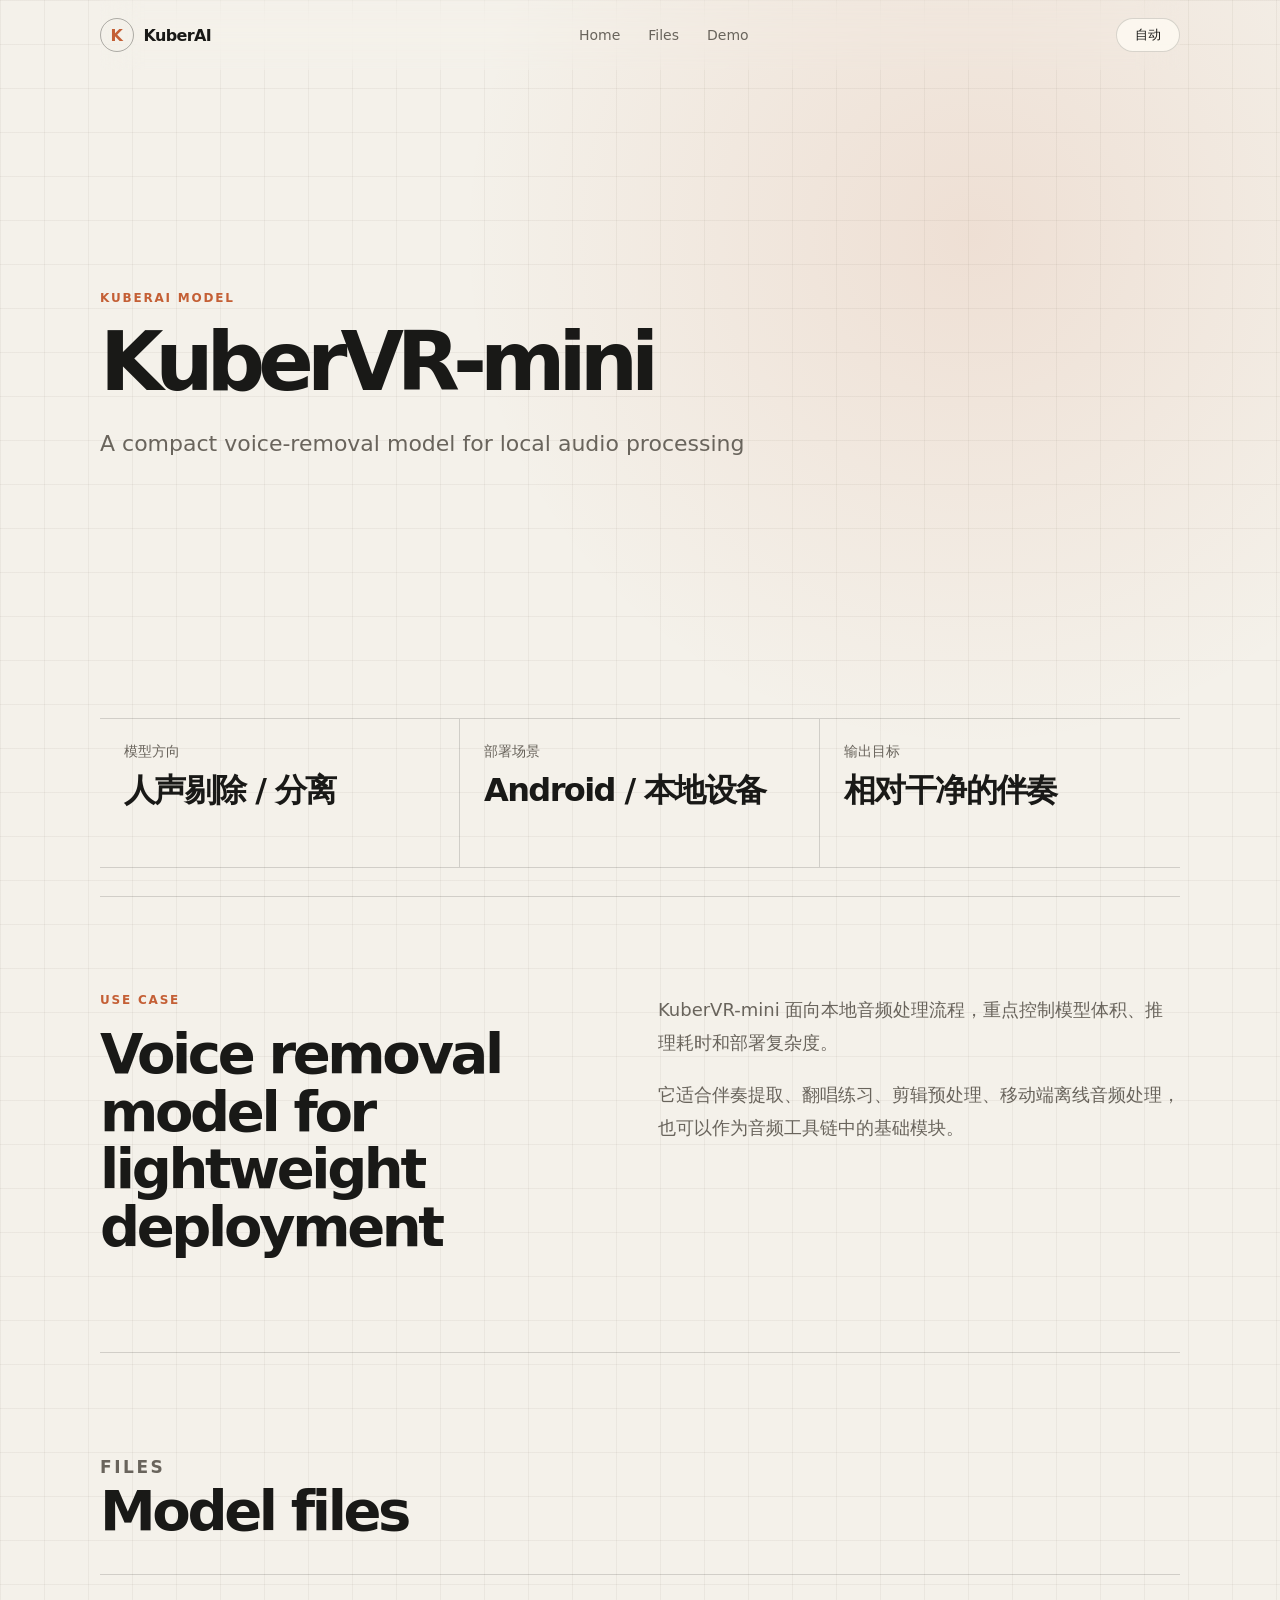
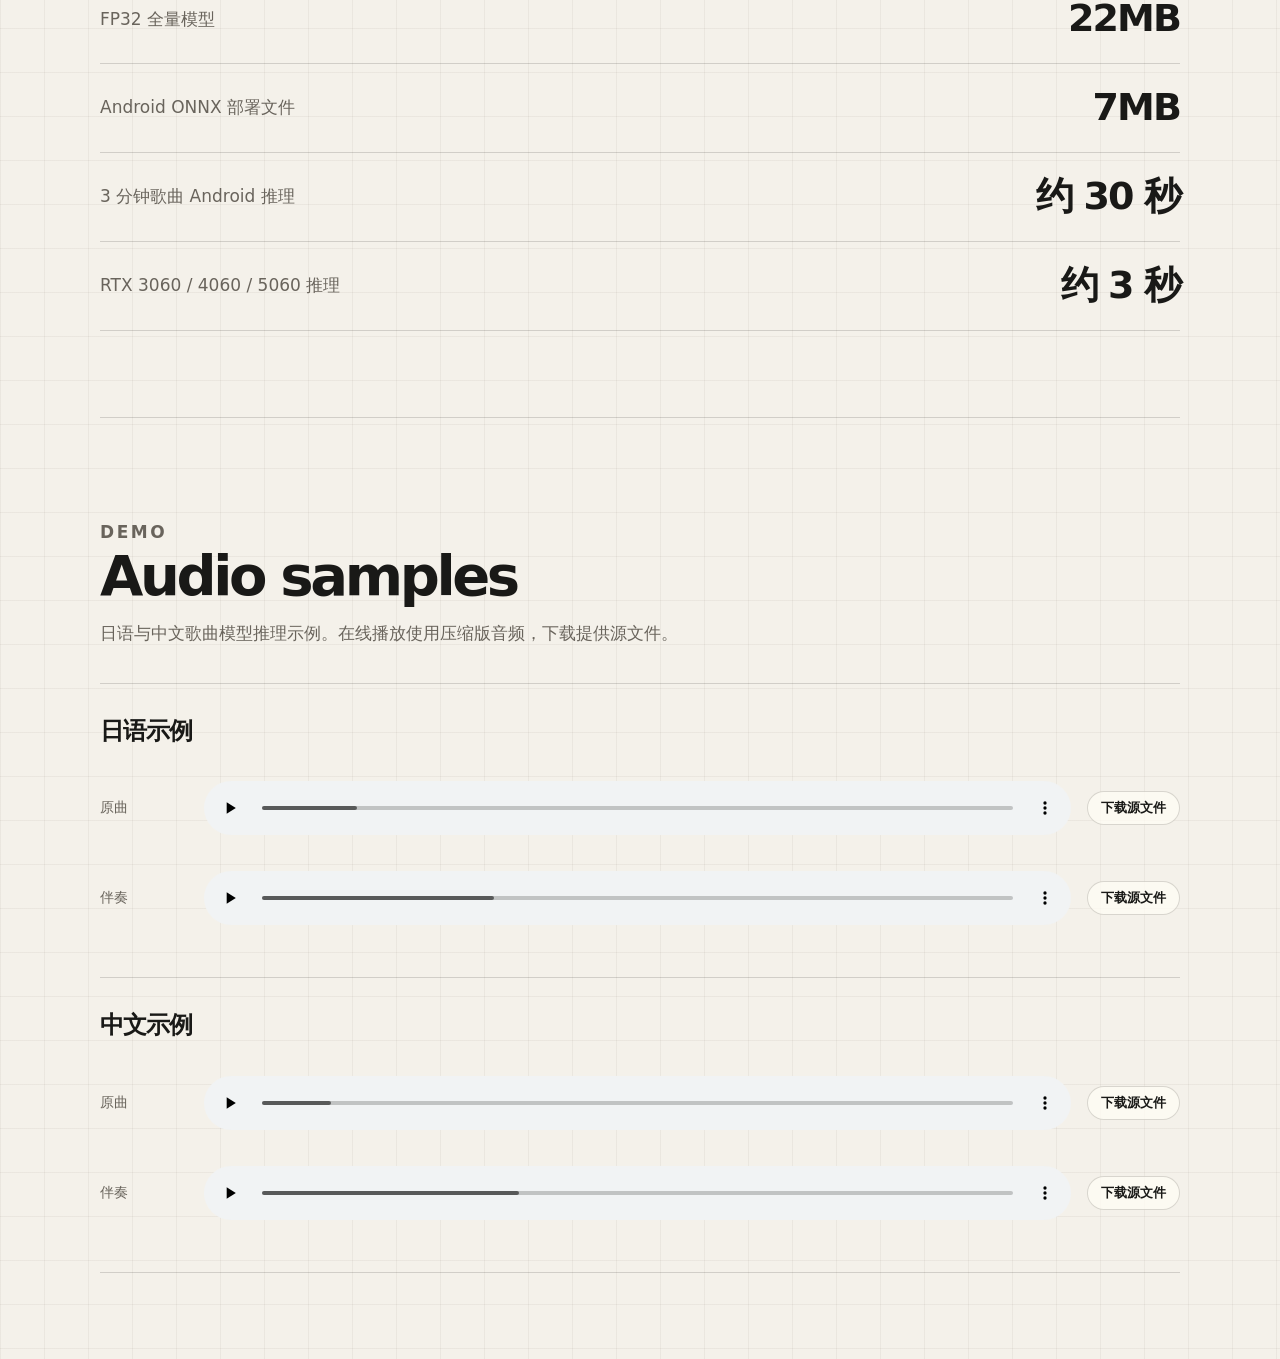
==== commit 7d9cff61: "继续重构" ====
--- a/kuber-vr-mini.html
+++ b/kuber-vr-mini.html
@@ -15,9 +15,9 @@
     </a>
 
     <nav class="site-nav" aria-label="页面导航">
-      <a href="./">首页</a>
-      <a href="#files">文件</a>
-      <a href="#demo">试听</a>
+      <a href="./">Home</a>
+      <a href="#files">Files</a>
+      <a href="#demo">Demo</a>
     </nav>
 
     <button class="theme-button" id="themeButton" type="button" aria-label="切换深浅色">
@@ -30,7 +30,7 @@
       <p class="eyebrow">KuberAI model</p>
       <h1>KuberVR-mini</h1>
       <p class="lead">
-        一个轻量级人声剔除 / 人声分离模型，用来从歌曲里分离人声与伴奏。它主要面向本地音频工具、Android 应用和中低配设备。
+        A compact voice-removal model for local audio processing
       </p>
     </section>
 
@@ -52,14 +52,14 @@
     <section class="split-section">
       <div>
         <p class="eyebrow">Use case</p>
-        <h2>它适合做成本地音频处理功能。</h2>
+        <h2>Voice removal model for lightweight deployment</h2>
       </div>
       <div class="text-stack">
         <p>
-          KuberVR-mini 不追求大模型规模，重点是文件小、推理快、方便塞进真实应用里。
+          KuberVR-mini 面向本地音频处理流程，重点控制模型体积、推理耗时和部署复杂度。
         </p>
         <p>
-          适合伴奏提取、翻唱练习、剪辑预处理、移动端离线音频处理，也适合作为后续音频工具链里的基础模块。
+          它适合伴奏提取、翻唱练习、剪辑预处理、移动端离线音频处理，也可以作为音频工具链中的基础模块。
         </p>
       </div>
     </section>
@@ -67,7 +67,7 @@
     <section class="spec-list" id="files">
       <div class="section-title">
         <p class="eyebrow">Files</p>
-        <h2>模型文件</h2>
+        <h2>Model files</h2>
       </div>
 
       <div class="spec-row">
@@ -91,7 +91,7 @@
     <section class="demo-section" id="demo">
       <div class="section-title">
         <p class="eyebrow">Demo</p>
-        <h2>试听示例</h2>
+        <h2>Audio samples</h2>
         <p>日语与中文歌曲模型推理示例。在线播放使用压缩版音频，下载提供源文件。</p>
       </div>
 
--- a/styles.css
+++ b/styles.css
@@ -6,10 +6,8 @@
   --line: rgba(25, 25, 23, 0.16);
   --line-strong: rgba(25, 25, 23, 0.32);
   --surface: rgba(255, 252, 245, 0.74);
-  --surface-strong: rgba(255, 252, 245, 0.94);
   --accent: #c45f35;
   --accent-soft: rgba(196, 95, 53, 0.12);
-  --radius: 22px;
   --page: min(1080px, calc(100% - 36px));
 }
 
@@ -20,7 +18,6 @@
   --line: rgba(244, 241, 234, 0.15);
   --line-strong: rgba(244, 241, 234, 0.34);
   --surface: rgba(23, 24, 28, 0.72);
-  --surface-strong: rgba(23, 24, 28, 0.94);
   --accent: #e58a5f;
   --accent-soft: rgba(229, 138, 95, 0.14);
 }
@@ -148,11 +145,11 @@
 }
 
 h1 {
-  max-width: 930px;
+  max-width: 960px;
   margin-bottom: 24px;
-  font-size: clamp(48px, 8vw, 96px);
-  line-height: 0.96;
-  letter-spacing: -0.08em;
+  font-size: clamp(48px, 8vw, 98px);
+  line-height: 0.94;
+  letter-spacing: -0.085em;
 }
 
 h2 {
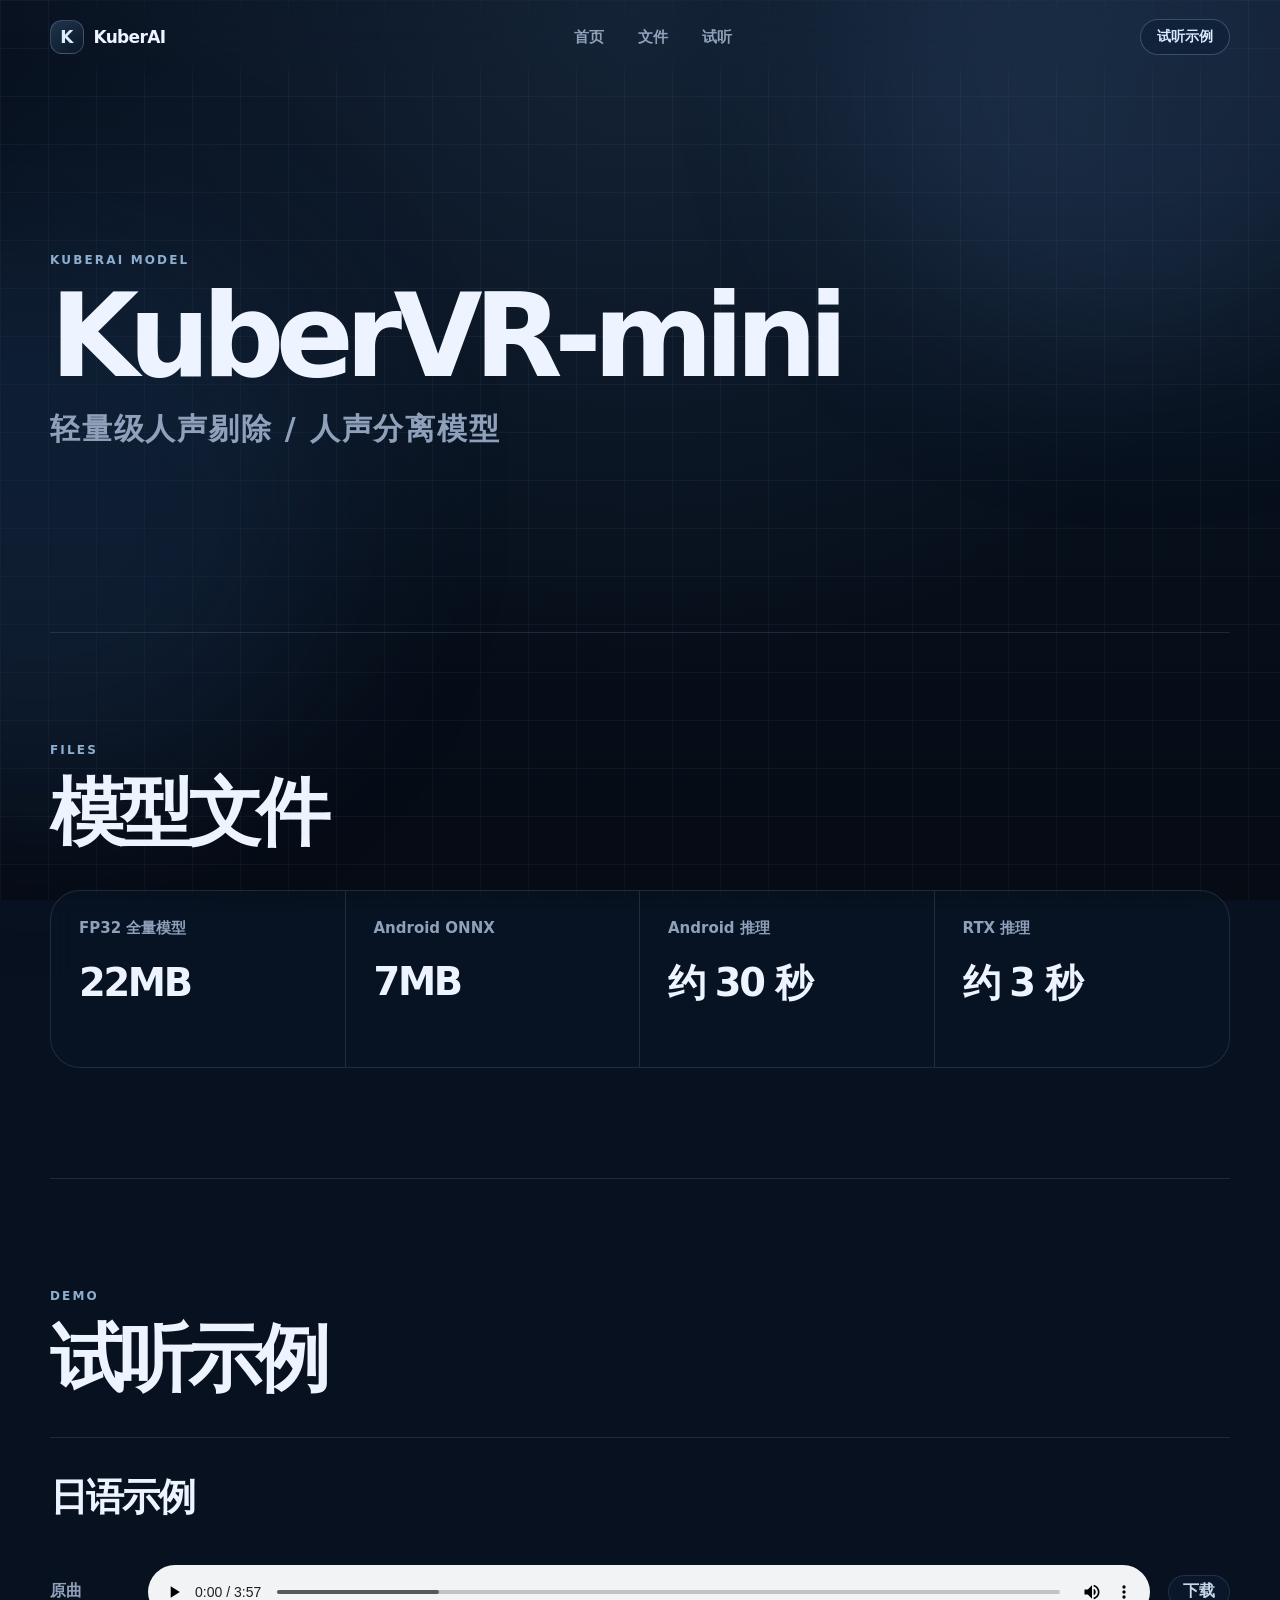
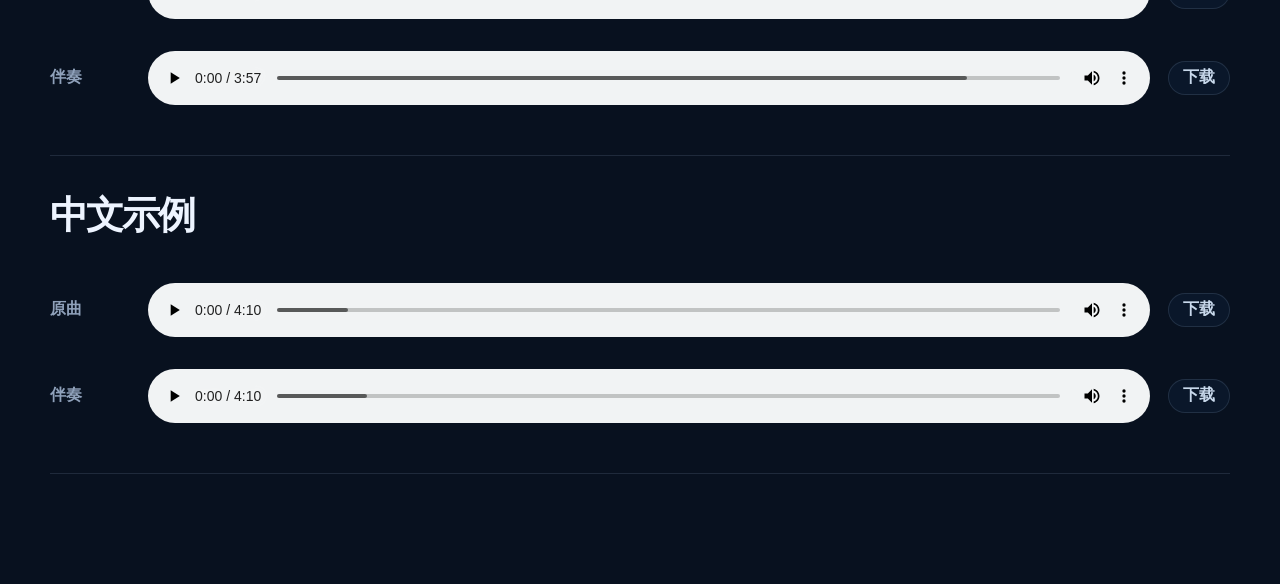
==== commit 13d271b8: "重构-进度7" ====
--- a/kuber-vr-mini.html
+++ b/kuber-vr-mini.html
@@ -3,127 +3,98 @@
 <head>
   <meta charset="utf-8">
   <meta name="viewport" content="width=device-width, initial-scale=1">
-  <meta name="theme-color" content="#101114">
+  <meta name="theme-color" content="#08111f">
   <title>KuberVR-mini - KuberAI</title>
   <link rel="stylesheet" href="./styles.css">
 </head>
 <body>
+  <div class="bg-grid"></div>
+  <div class="bg-glow glow-a"></div>
+  <div class="bg-glow glow-b"></div>
+
   <header class="site-header">
-    <a class="brand" href="./" aria-label="KuberAI 首页">
+    <a class="brand" href="./">
       <span class="brand-mark">K</span>
       <span>KuberAI</span>
     </a>
 
-    <nav class="site-nav" aria-label="页面导航">
-      <a href="./">Home</a>
-      <a href="#files">Files</a>
-      <a href="#demo">Demo</a>
+    <nav class="nav-links">
+      <a href="./">首页</a>
+      <a href="#files">文件</a>
+      <a href="#demo">试听</a>
     </nav>
 
-    <button class="theme-button" id="themeButton" type="button" aria-label="切换深浅色">
-      <span id="themeText">自动</span>
-    </button>
+    <a class="nav-action" href="#demo">试听示例</a>
   </header>
 
   <main>
     <section class="model-hero">
-      <p class="eyebrow">KuberAI model</p>
+      <p class="eyebrow">KUBERAI MODEL</p>
       <h1>KuberVR-mini</h1>
-      <p class="lead">
-        A compact voice-removal model for local audio processing
-      </p>
+      <p class="summary">轻量级人声剔除 / 人声分离模型</p>
     </section>
 
-    <section class="detail-line">
-      <div>
-        <span>模型方向</span>
-        <strong>人声剔除 / 分离</strong>
+    <section class="section runtime-section" id="files">
+      <div class="section-head">
+        <p class="eyebrow">FILES</p>
+        <h2>模型文件</h2>
       </div>
-      <div>
-        <span>部署场景</span>
-        <strong>Android / 本地设备</strong>
-      </div>
-      <div>
-        <span>输出目标</span>
-        <strong>相对干净的伴奏</strong>
+
+      <div class="runtime-grid">
+        <div>
+          <span>FP32 全量模型</span>
+          <strong>22MB</strong>
+        </div>
+        <div>
+          <span>Android ONNX</span>
+          <strong>7MB</strong>
+        </div>
+        <div>
+          <span>Android 推理</span>
+          <strong>约 30 秒</strong>
+        </div>
+        <div>
+          <span>RTX 推理</span>
+          <strong>约 3 秒</strong>
+        </div>
       </div>
     </section>
 
-    <section class="split-section">
-      <div>
-        <p class="eyebrow">Use case</p>
-        <h2>Voice removal model for lightweight deployment</h2>
-      </div>
-      <div class="text-stack">
-        <p>
-          KuberVR-mini 面向本地音频处理流程，重点控制模型体积、推理耗时和部署复杂度。
-        </p>
-        <p>
-          它适合伴奏提取、翻唱练习、剪辑预处理、移动端离线音频处理，也可以作为音频工具链中的基础模块。
-        </p>
-      </div>
-    </section>
-
-    <section class="spec-list" id="files">
-      <div class="section-title">
-        <p class="eyebrow">Files</p>
-        <h2>Model files</h2>
+    <section class="section audio-section" id="demo">
+      <div class="section-head">
+        <p class="eyebrow">DEMO</p>
+        <h2>试听示例</h2>
       </div>
 
-      <div class="spec-row">
-        <span>FP32 全量模型</span>
-        <strong>22MB</strong>
-      </div>
-      <div class="spec-row">
-        <span>Android ONNX 部署文件</span>
-        <strong>7MB</strong>
-      </div>
-      <div class="spec-row">
-        <span>3 分钟歌曲 Android 推理</span>
-        <strong>约 30 秒</strong>
-      </div>
-      <div class="spec-row">
-        <span>RTX 3060 / 4060 / 5060 推理</span>
-        <strong>约 3 秒</strong>
-      </div>
-    </section>
-
-    <section class="demo-section" id="demo">
-      <div class="section-title">
-        <p class="eyebrow">Demo</p>
-        <h2>Audio samples</h2>
-        <p>日语与中文歌曲模型推理示例。在线播放使用压缩版音频，下载提供源文件。</p>
-      </div>
-
-      <div class="audio-block">
+      <div class="audio-group">
         <h3>日语示例</h3>
 
         <div class="audio-row">
           <span>原曲</span>
           <audio class="demo-audio" controls preload="metadata" src="./audio/jp-original.mp3"></audio>
-          <a href="https://raw.githubusercontent.com/HuberHaYu/KuberAI-net/main/audio/jp-original.mp3" download>下载源文件</a>
+          <a href="https://raw.githubusercontent.com/HuberHaYu/KuberAI-net/main/audio/jp-original.mp3" download>下载</a>
         </div>
 
         <div class="audio-row">
           <span>伴奏</span>
           <audio class="demo-audio" controls preload="metadata" src="./audio/jp-instrumental.mp3"></audio>
-          <a href="https://raw.githubusercontent.com/HuberHaYu/KuberAI-net/main/audio/jp-instrumental.mp3" download>下载源文件</a>
+          <a href="https://raw.githubusercontent.com/HuberHaYu/KuberAI-net/main/audio/jp-instrumental.mp3" download>下载</a>
         </div>
       </div>
 
-      <div class="audio-block">
+      <div class="audio-group">
         <h3>中文示例</h3>
 
         <div class="audio-row">
           <span>原曲</span>
           <audio class="demo-audio" controls preload="metadata" src="./audio/cn-original.mp3"></audio>
-          <a href="https://raw.githubusercontent.com/HuberHaYu/KuberAI-net/main/audio/cn-original.mp3" download>下载源文件</a>
+          <a href="https://raw.githubusercontent.com/HuberHaYu/KuberAI-net/main/audio/cn-original.mp3" download>下载</a>
         </div>
 
         <div class="audio-row">
           <span>伴奏</span>
           <audio class="demo-audio" controls preload="metadata" src="./audio/cn-instrumental.mp3"></audio>
-          <a href="https://raw.githubusercontent.com/HuberHaYu/KuberAI-net/main/audio/cn-instrumental.mp3" download>下载源文件</a>
+          <a href="https://raw.githubusercontent.com/HuberHaYu/KuberAI-net/main/audio/cn-instrumental.mp3" download>下载</a>
         </div>
       </div>
     </section>
--- a/styles.css
+++ b/styles.css
@@ -1,25 +1,16 @@
 :root {
-  color-scheme: light dark;
-  --bg: #f4f1ea;
-  --text: #191917;
-  --muted: #69645c;
-  --line: rgba(25, 25, 23, 0.16);
-  --line-strong: rgba(25, 25, 23, 0.32);
-  --surface: rgba(255, 252, 245, 0.74);
-  --accent: #c45f35;
-  --accent-soft: rgba(196, 95, 53, 0.12);
-  --page: min(1080px, calc(100% - 36px));
-}
-
-[data-theme="dark"] {
-  --bg: #101114;
-  --text: #f4f1ea;
-  --muted: #aaa39a;
-  --line: rgba(244, 241, 234, 0.15);
-  --line-strong: rgba(244, 241, 234, 0.34);
-  --surface: rgba(23, 24, 28, 0.72);
-  --accent: #e58a5f;
-  --accent-soft: rgba(229, 138, 95, 0.14);
+  --bg: #08111f;
+  --bg-2: #0b1728;
+  --text: #edf4ff;
+  --muted: #8fa1ba;
+  --line: rgba(170, 190, 220, 0.15);
+  --line-strong: rgba(170, 190, 220, 0.28);
+  --panel: rgba(12, 27, 46, 0.62);
+  --panel-strong: rgba(14, 32, 55, 0.86);
+  --blue: #4f7ea8;
+  --blue-soft: rgba(79, 126, 168, 0.2);
+  --blue-glow: rgba(58, 102, 145, 0.32);
+  --page: min(1180px, calc(100% - 42px));
 }
 
 * {
@@ -27,6 +18,7 @@
 }
 
 html {
+  min-height: 100%;
   scroll-behavior: smooth;
 }
 
@@ -34,18 +26,50 @@
   min-height: 100vh;
   margin: 0;
   color: var(--text);
-  background:
-    linear-gradient(90deg, rgba(120, 110, 90, 0.08) 1px, transparent 1px),
-    linear-gradient(rgba(120, 110, 90, 0.08) 1px, transparent 1px),
-    radial-gradient(circle at 76% 8%, var(--accent-soft), transparent 32rem),
-    var(--bg);
-  background-size: 44px 44px, 44px 44px, auto, auto;
-  font-family: ui-sans-serif, system-ui, -apple-system, BlinkMacSystemFont, "Segoe UI", "PingFang SC", "Microsoft YaHei", sans-serif;
+  background: var(--bg);
+  font-family: DengXian, "等线", "Microsoft YaHei", "PingFang SC", system-ui, sans-serif;
+  font-weight: 700;
+  overflow-x: hidden;
 }
 
 a {
   color: inherit;
   text-decoration: none;
+}
+
+.bg-grid {
+  position: fixed;
+  inset: 0;
+  z-index: -3;
+  background:
+    linear-gradient(rgba(150, 180, 220, 0.055) 1px, transparent 1px),
+    linear-gradient(90deg, rgba(150, 180, 220, 0.055) 1px, transparent 1px),
+    radial-gradient(circle at 50% 0%, rgba(64, 101, 138, 0.22), transparent 42rem),
+    linear-gradient(180deg, #08111f, #07101d 48%, #060b14);
+  background-size: 48px 48px, 48px 48px, auto, auto;
+}
+
+.bg-glow {
+  position: fixed;
+  z-index: -2;
+  width: 46vw;
+  height: 46vw;
+  border-radius: 999px;
+  filter: blur(90px);
+  opacity: 0.62;
+  pointer-events: none;
+}
+
+.glow-a {
+  top: -18vw;
+  right: -12vw;
+  background: rgba(65, 100, 145, 0.42);
+}
+
+.glow-b {
+  left: -20vw;
+  bottom: 8vw;
+  background: rgba(30, 58, 92, 0.58);
 }
 
 .site-header {
@@ -56,17 +80,17 @@
   grid-template-columns: auto 1fr auto;
   align-items: center;
   width: var(--page);
+  height: 74px;
   margin: 0 auto;
-  padding: 18px 0;
   backdrop-filter: blur(18px);
+  -webkit-backdrop-filter: blur(18px);
 }
 
 .brand {
   display: inline-flex;
   align-items: center;
   gap: 10px;
-  width: fit-content;
-  font-size: 16px;
+  font-size: 17px;
   font-weight: 800;
   letter-spacing: -0.04em;
 }
@@ -77,41 +101,39 @@
   height: 34px;
   place-items: center;
   border: 1px solid var(--line-strong);
-  border-radius: 50%;
-  color: var(--accent);
-}
-
-.site-nav {
+  border-radius: 12px;
+  background: linear-gradient(145deg, rgba(79, 126, 168, 0.32), rgba(12, 27, 46, 0.42));
+  color: #dcecff;
+}
+
+.nav-links {
   justify-self: center;
   display: flex;
-  gap: 28px;
+  gap: 34px;
   color: var(--muted);
+  font-size: 15px;
+}
+
+.nav-links a {
+  transition: color 0.2s ease;
+}
+
+.nav-links a:hover {
+  color: var(--text);
+}
+
+.nav-action {
+  justify-self: end;
+  display: inline-flex;
+  align-items: center;
+  justify-content: center;
+  min-height: 36px;
+  padding: 0 16px;
+  border: 1px solid var(--line-strong);
+  border-radius: 999px;
+  background: rgba(14, 32, 55, 0.62);
+  color: #dcecff;
   font-size: 14px;
-}
-
-.site-nav a {
-  padding: 8px 0;
-}
-
-.site-nav a:hover {
-  color: var(--text);
-}
-
-.theme-button {
-  justify-self: end;
-  min-width: 64px;
-  min-height: 34px;
-  border: 1px solid var(--line);
-  border-radius: 999px;
-  color: var(--text);
-  background: var(--surface);
-  cursor: pointer;
-  font: inherit;
-  font-size: 13px;
-}
-
-.theme-button:hover {
-  border-color: var(--line-strong);
 }
 
 main {
@@ -119,22 +141,25 @@
   margin: 0 auto;
 }
 
-.hero,
-.model-hero {
-  min-height: calc(100vh - 90px);
-  display: flex;
-  flex-direction: column;
-  justify-content: center;
-  padding: 56px 0 90px;
+.hero {
+  min-height: calc(100vh - 74px);
+  display: grid;
+  grid-template-columns: 1fr 0.88fr;
+  gap: 48px;
+  align-items: center;
+  padding: 42px 0 96px;
+}
+
+.hero-copy {
+  position: relative;
+  z-index: 2;
 }
 
 .eyebrow {
-  margin: 0 0 18px;
-  color: var(--accent);
+  margin: 0 0 20px;
+  color: #8dafcf;
   font-size: 12px;
-  font-weight: 800;
-  letter-spacing: 0.15em;
-  text-transform: uppercase;
+  letter-spacing: 0.18em;
 }
 
 h1,
@@ -145,236 +170,277 @@
 }
 
 h1 {
-  max-width: 960px;
-  margin-bottom: 24px;
-  font-size: clamp(48px, 8vw, 98px);
-  line-height: 0.94;
-  letter-spacing: -0.085em;
-}
-
-h2 {
-  margin-bottom: 0;
-  font-size: clamp(30px, 4.6vw, 56px);
-  line-height: 1.03;
-  letter-spacing: -0.06em;
-}
-
-h3 {
-  margin-bottom: 18px;
-  font-size: 24px;
-  line-height: 1.15;
-  letter-spacing: -0.04em;
-}
-
-.lead {
-  max-width: 760px;
-  margin-bottom: 0;
+  margin-bottom: 20px;
+  font-size: clamp(70px, 10vw, 138px);
+  line-height: 0.86;
+  letter-spacing: -0.075em;
+  font-weight: 800;
+}
+
+.summary {
+  margin: 0;
   color: var(--muted);
-  font-size: clamp(18px, 2vw, 22px);
-  line-height: 1.8;
+  font-size: clamp(20px, 2.4vw, 30px);
+  line-height: 1.55;
+  letter-spacing: 0.06em;
 }
 
 .hero-actions {
   display: flex;
   flex-wrap: wrap;
   gap: 14px;
-  margin-top: 34px;
-}
-
-.primary-link,
-.plain-link {
+  margin-top: 38px;
+}
+
+.primary-button,
+.ghost-button {
   display: inline-flex;
   align-items: center;
   justify-content: center;
-  min-height: 44px;
-  padding: 0 18px;
-  border-radius: 999px;
+  min-height: 46px;
+  padding: 0 20px;
+  border-radius: 999px;
+  font-size: 15px;
+}
+
+.primary-button {
+  background: #5b82a9;
+  color: #f2f7ff;
+  box-shadow: 0 0 38px rgba(79, 126, 168, 0.32);
+}
+
+.ghost-button {
+  border: 1px solid var(--line);
+  background: rgba(14, 32, 55, 0.48);
+  color: #c8d8eb;
+}
+
+.hero-visual {
+  position: relative;
+  height: min(58vw, 560px);
+  min-height: 420px;
+  display: grid;
+  place-items: center;
+}
+
+.orb {
+  position: absolute;
+  border: 1px solid rgba(160, 190, 225, 0.18);
+  border-radius: 50%;
+  animation: spin 18s linear infinite;
+}
+
+.orb-one {
+  width: 86%;
+  height: 86%;
+  background:
+    radial-gradient(circle at center, transparent 42%, rgba(79, 126, 168, 0.08) 43%, transparent 44%),
+    linear-gradient(130deg, transparent, rgba(91, 130, 169, 0.14), transparent);
+}
+
+.orb-two {
+  width: 62%;
+  height: 62%;
+  animation-duration: 12s;
+  animation-direction: reverse;
+}
+
+.core-panel {
+  position: relative;
+  width: min(82%, 360px);
+  padding: 28px;
+  border: 1px solid var(--line-strong);
+  border-radius: 28px;
+  background:
+    linear-gradient(145deg, rgba(19, 42, 70, 0.9), rgba(9, 19, 34, 0.82)),
+    rgba(13, 30, 50, 0.84);
+  box-shadow:
+    0 24px 90px rgba(0, 0, 0, 0.36),
+    inset 0 1px 0 rgba(255, 255, 255, 0.06);
+  backdrop-filter: blur(18px);
+  -webkit-backdrop-filter: blur(18px);
+}
+
+.core-line {
+  width: 58px;
+  height: 4px;
+  margin-bottom: 22px;
+  border-radius: 999px;
+  background: #6f9ac3;
+}
+
+.core-title {
+  margin-bottom: 26px;
+  color: #e9f3ff;
+  font-size: 28px;
+  line-height: 1.05;
+  letter-spacing: -0.05em;
+}
+
+.core-meter {
+  display: grid;
+  gap: 10px;
+  margin-bottom: 24px;
+}
+
+.core-meter span {
+  display: block;
+  height: 8px;
+  border-radius: 999px;
+  background: linear-gradient(90deg, #6f9ac3, rgba(111, 154, 195, 0.1));
+}
+
+.core-meter span:nth-child(2) {
+  width: 76%;
+}
+
+.core-meter span:nth-child(3) {
+  width: 54%;
+}
+
+.core-tags {
+  display: flex;
+  flex-wrap: wrap;
+  gap: 8px;
+}
+
+.core-tags b {
+  padding: 8px 10px;
+  border: 1px solid var(--line);
+  border-radius: 999px;
+  color: #b9cce2;
+  background: rgba(255, 255, 255, 0.035);
+  font-size: 12px;
+}
+
+.section {
+  padding: 110px 0;
+  border-top: 1px solid var(--line);
+}
+
+.section-head {
+  max-width: 760px;
+  margin-bottom: 42px;
+}
+
+h2 {
+  margin-bottom: 0;
+  font-size: clamp(36px, 5.8vw, 78px);
+  line-height: 0.96;
+  letter-spacing: -0.07em;
   font-weight: 800;
 }
 
-.primary-link {
-  color: #fff;
-  background: var(--accent);
-}
-
-.plain-link {
-  border: 1px solid var(--line);
-  color: var(--text);
-  background: var(--surface);
-}
-
-.split-section {
-  display: grid;
-  grid-template-columns: 0.96fr 1.04fr;
-  gap: clamp(28px, 6vw, 76px);
-  align-items: start;
-  padding: 96px 0;
-  border-top: 1px solid var(--line);
-}
-
-.text-stack {
-  display: grid;
-  gap: 18px;
-  color: var(--muted);
-  font-size: 18px;
-  line-height: 1.85;
-}
-
-.text-stack p {
-  margin-bottom: 0;
-}
-
-.models,
-.spec-list,
-.demo-section,
-.run-section {
-  padding: 86px 0;
-  border-top: 1px solid var(--line);
-}
-
-.section-title {
-  max-width: 720px;
-  margin-bottom: 34px;
-}
-
-.section-title p {
-  margin: 14px 0 0;
-  color: var(--muted);
-  font-size: 17px;
-  line-height: 1.75;
-}
-
 .model-row {
   display: grid;
-  grid-template-columns: 0.7fr 1fr auto;
-  gap: 18px;
-  align-items: center;
-  padding: 28px 0;
-  border-top: 1px solid var(--line);
-}
-
-.model-row:last-child {
-  border-bottom: 1px solid var(--line);
-}
-
-.model-row:hover .model-name {
-  color: var(--accent);
-}
-
-.model-name {
-  font-size: clamp(26px, 4vw, 42px);
-  font-weight: 850;
-  letter-spacing: -0.06em;
-}
-
-.model-desc,
-.model-meta {
-  color: var(--muted);
-  font-size: 16px;
-}
-
-.model-meta {
-  text-align: right;
-}
-
-.run-section h2 {
-  max-width: 760px;
-}
-
-.run-grid,
-.detail-line {
-  display: grid;
-  grid-template-columns: repeat(3, minmax(0, 1fr));
-  margin-top: 42px;
+  grid-template-columns: 70px 0.8fr 1fr auto;
+  gap: 26px;
+  align-items: center;
+  padding: 30px 0;
   border-top: 1px solid var(--line);
   border-bottom: 1px solid var(--line);
 }
 
-.run-grid div,
-.detail-line div {
-  min-height: 148px;
-  padding: 24px;
+.model-index,
+.model-desc {
+  color: var(--muted);
+}
+
+.model-name {
+  font-size: clamp(30px, 4.8vw, 58px);
+  line-height: 1;
+  letter-spacing: -0.06em;
+}
+
+.model-arrow {
+  color: #8dafcf;
+  font-size: 34px;
+}
+
+.runtime-grid {
+  display: grid;
+  grid-template-columns: repeat(4, minmax(0, 1fr));
+  border: 1px solid var(--line);
+  border-radius: 30px;
+  overflow: hidden;
+  background: rgba(10, 24, 42, 0.38);
+  backdrop-filter: blur(14px);
+  -webkit-backdrop-filter: blur(14px);
+}
+
+.runtime-grid div {
+  min-height: 176px;
+  padding: 28px;
   border-right: 1px solid var(--line);
 }
 
-.run-grid div:last-child,
-.detail-line div:last-child {
+.runtime-grid div:last-child {
   border-right: 0;
 }
 
-.run-grid span,
-.detail-line span,
-.spec-row span,
-.audio-row span {
+.runtime-grid span {
   display: block;
-  margin-bottom: 12px;
+  margin-bottom: 26px;
   color: var(--muted);
-  font-size: 14px;
-}
-
-.run-grid strong,
-.detail-line strong {
-  font-size: clamp(22px, 3vw, 32px);
-  line-height: 1.1;
+  font-size: 15px;
+}
+
+.runtime-grid strong {
+  font-size: clamp(26px, 3vw, 42px);
+  line-height: 1;
+  letter-spacing: -0.06em;
+}
+
+.demo-list {
+  border-top: 1px solid var(--line);
+}
+
+.demo-list a {
+  display: flex;
+  justify-content: space-between;
+  padding: 30px 0;
+  color: #dcecff;
+  font-size: clamp(22px, 3vw, 38px);
   letter-spacing: -0.05em;
 }
 
 .model-hero {
-  min-height: 72vh;
+  min-height: 62vh;
+  display: flex;
+  flex-direction: column;
+  justify-content: center;
+  padding: 80px 0;
 }
 
 .model-hero h1 {
-  font-size: clamp(48px, 7vw, 82px);
-}
-
-.detail-line {
-  margin: 0 0 28px;
-}
-
-.spec-row {
-  display: flex;
-  align-items: center;
-  justify-content: space-between;
-  gap: 22px;
-  padding: 24px 0;
-  border-top: 1px solid var(--line);
-}
-
-.spec-row:last-child {
-  border-bottom: 1px solid var(--line);
-}
-
-.spec-row span {
-  margin-bottom: 0;
-  font-size: 17px;
-}
-
-.spec-row strong {
-  font-size: clamp(24px, 3.2vw, 38px);
-  line-height: 1.05;
-  letter-spacing: -0.05em;
-  text-align: right;
-}
-
-.audio-block {
+  font-size: clamp(62px, 9vw, 118px);
+}
+
+.audio-group {
   padding: 34px 0;
   border-top: 1px solid var(--line);
 }
 
-.audio-block:last-child {
+.audio-group:last-child {
   border-bottom: 1px solid var(--line);
 }
 
+.audio-group h3 {
+  margin-bottom: 26px;
+  font-size: clamp(26px, 3vw, 42px);
+  letter-spacing: -0.05em;
+}
+
 .audio-row {
   display: grid;
-  grid-template-columns: 88px 1fr auto;
-  gap: 16px;
-  align-items: center;
-  padding: 18px 0;
+  grid-template-columns: 80px 1fr auto;
+  gap: 18px;
+  align-items: center;
+  padding: 16px 0;
 }
 
 .audio-row span {
-  margin-bottom: 0;
+  color: var(--muted);
 }
 
 .audio-row audio {
@@ -386,93 +452,94 @@
   align-items: center;
   justify-content: center;
   min-height: 34px;
-  padding: 0 13px;
+  padding: 0 14px;
   border: 1px solid var(--line);
   border-radius: 999px;
-  background: var(--surface);
-  color: var(--text);
-  font-size: 13px;
-  font-weight: 800;
-  white-space: nowrap;
-}
-
-.audio-row a:hover {
-  border-color: var(--line-strong);
-  color: var(--accent);
-}
-
-@media (max-width: 860px) {
+  color: #c8d8eb;
+  background: rgba(14, 32, 55, 0.48);
+}
+
+@keyframes spin {
+  to {
+    transform: rotate(360deg);
+  }
+}
+
+@media (max-width: 900px) {
   :root {
-    --page: min(100% - 26px, 1080px);
+    --page: min(100% - 28px, 1180px);
   }
 
   .site-header {
-    grid-template-columns: 1fr auto;
-    gap: 14px;
-  }
-
-  .site-nav {
+    grid-template-columns: auto auto;
+  }
+
+  .nav-links {
     display: none;
   }
 
-  .hero,
-  .model-hero {
+  .hero {
+    grid-template-columns: 1fr;
     min-height: auto;
-    padding: 86px 0 76px;
-  }
-
-  .split-section,
-  .model-row,
-  .run-grid,
-  .detail-line {
+    padding-top: 88px;
+  }
+
+  .hero-visual {
+    min-height: 360px;
+  }
+
+  .model-row {
     grid-template-columns: 1fr;
-  }
-
-  .model-meta {
-    text-align: left;
-  }
-
-  .run-grid div,
-  .detail-line div {
+    gap: 12px;
+  }
+
+  .runtime-grid {
+    grid-template-columns: 1fr 1fr;
+  }
+
+  .runtime-grid div:nth-child(2) {
+    border-right: 0;
+  }
+
+  .runtime-grid div:nth-child(1),
+  .runtime-grid div:nth-child(2) {
+    border-bottom: 1px solid var(--line);
+  }
+}
+
+@media (max-width: 560px) {
+  h1 {
+    font-size: clamp(58px, 19vw, 86px);
+  }
+
+  .summary {
+    font-size: 19px;
+  }
+
+  .hero-actions {
+    display: grid;
+  }
+
+  .primary-button,
+  .ghost-button {
+    width: 100%;
+  }
+
+  .runtime-grid {
+    grid-template-columns: 1fr;
+  }
+
+  .runtime-grid div {
     border-right: 0;
     border-bottom: 1px solid var(--line);
   }
 
-  .run-grid div:last-child,
-  .detail-line div:last-child {
+  .runtime-grid div:last-child {
     border-bottom: 0;
   }
 
   .audio-row {
     grid-template-columns: 1fr;
-  }
-
-  .audio-row a {
-    width: fit-content;
-  }
-}
-
-@media (max-width: 520px) {
-  h1 {
-    font-size: clamp(42px, 14vw, 62px);
-  }
-
-  .hero-actions {
-    display: grid;
-  }
-
-  .primary-link,
-  .plain-link {
-    width: 100%;
-  }
-
-  .spec-row {
-    align-items: flex-start;
-    flex-direction: column;
-  }
-
-  .spec-row strong {
-    text-align: left;
   }
 
   .audio-row a {
@@ -488,7 +555,7 @@
   *,
   *::before,
   *::after {
+    animation: none !important;
     transition: none !important;
-    animation: none !important;
   }
 }
